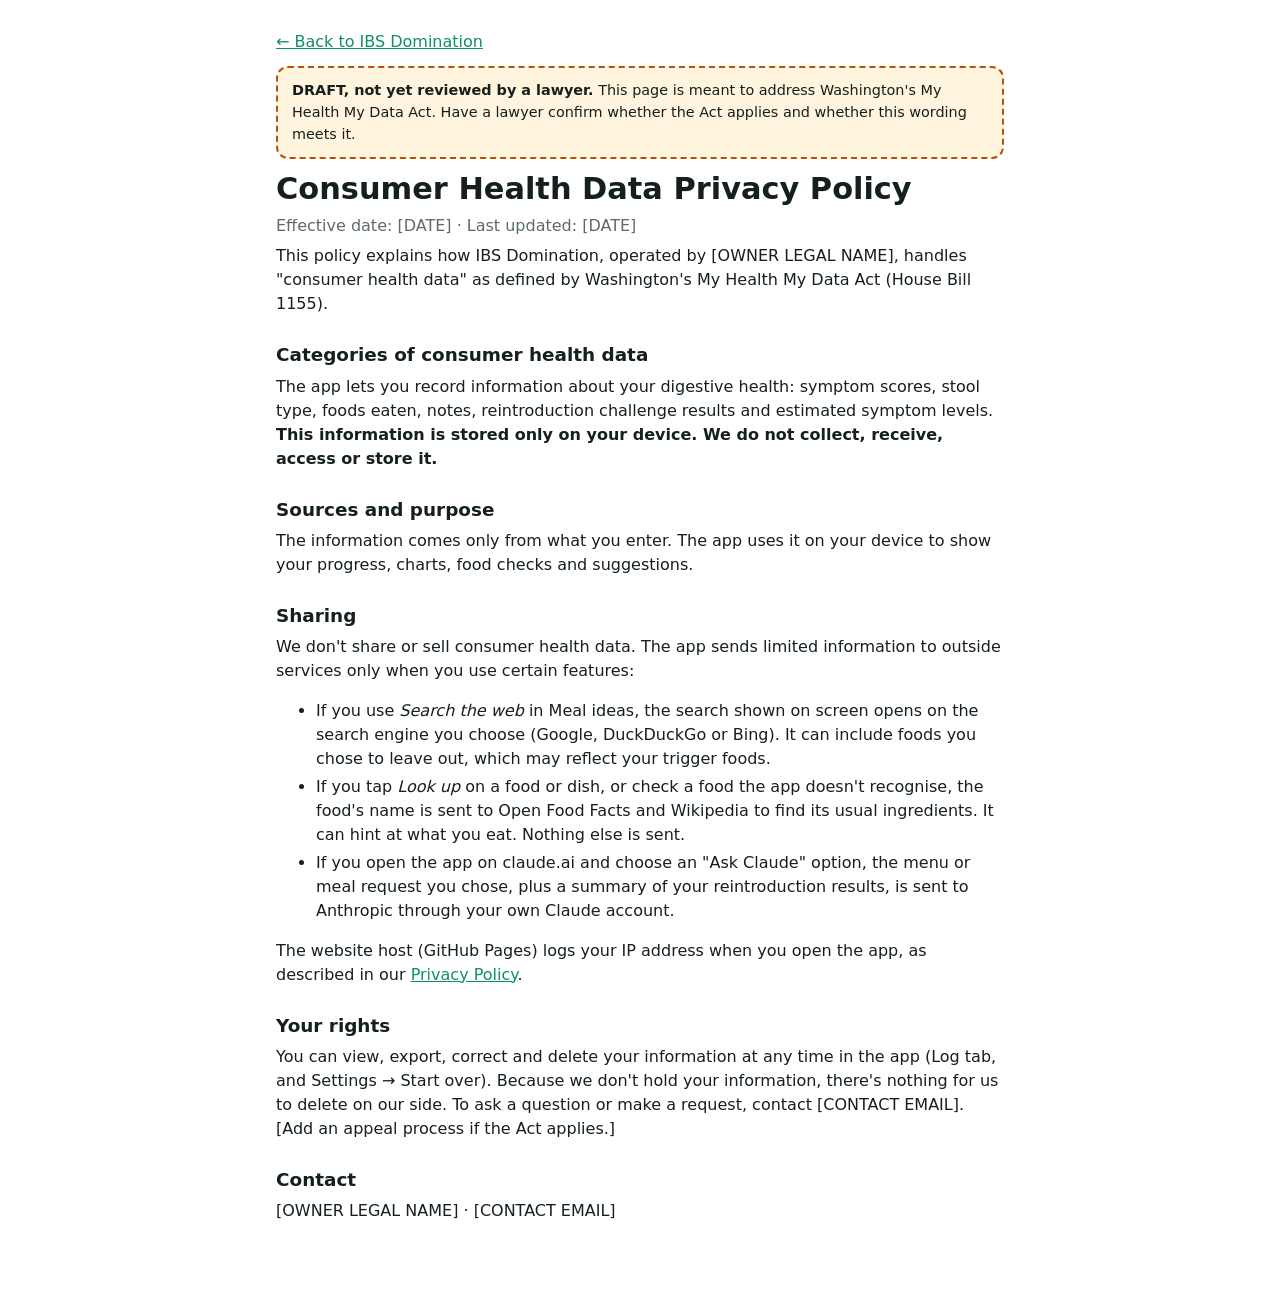
==== consumer-health-data.html @ e9a08246 "Look up unknown foods online and judge whole menus dish by dish - Check a food or dish: if the app d" ====
<!DOCTYPE html>
<html lang="en">
<head>
  <meta charset="utf-8">
  <meta name="viewport" content="width=device-width, initial-scale=1, viewport-fit=cover">
  <title>Consumer Health Data Privacy Policy · IBS Domination</title>
  <meta name="theme-color" content="#0f8f6c">
  <link rel="icon" href="icons/icon.svg" type="image/svg+xml">
  <link rel="stylesheet" href="css/style.css?v=20261109c">
</head>
<body>
<main class="legal">
  <p><a href="./#learn">← Back to IBS Domination</a></p>
  <div class="draft-banner" role="note"><strong>DRAFT, not yet reviewed by a lawyer.</strong> This page is meant to address Washington's My Health My Data Act. Have a lawyer confirm whether the Act applies and whether this wording meets it.</div>

  <h1>Consumer Health Data Privacy Policy</h1>
  <p class="muted">Effective date: [DATE] · Last updated: [DATE]</p>

  <p>This policy explains how IBS Domination, operated by [OWNER LEGAL NAME], handles "consumer health data" as defined by Washington's My Health My Data Act (House Bill 1155).</p>

  <h2>Categories of consumer health data</h2>
  <p>The app lets you record information about your digestive health: symptom scores, stool type, foods eaten, notes, reintroduction challenge results and estimated symptom levels. <strong>This information is stored only on your device. We do not collect, receive, access or store it.</strong></p>

  <h2>Sources and purpose</h2>
  <p>The information comes only from what you enter. The app uses it on your device to show your progress, charts, food checks and suggestions.</p>

  <h2>Sharing</h2>
  <p>We don't share or sell consumer health data. The app sends limited information to outside services only when you use certain features:</p>
  <ul>
    <li>If you use <em>Search the web</em> in Meal ideas, the search shown on screen opens on the search engine you choose (Google, DuckDuckGo or Bing). It can include foods you chose to leave out, which may reflect your trigger foods.</li>
    <li>If you tap <em>Look up</em> on a food or dish, or check a food the app doesn't recognise, the food's name is sent to Open Food Facts and Wikipedia to find its usual ingredients. It can hint at what you eat. Nothing else is sent.</li>
    <li>If you open the app on claude.ai and choose an "Ask Claude" option, the menu or meal request you chose, plus a summary of your reintroduction results, is sent to Anthropic through your own Claude account.</li>
  </ul>
  <p>The website host (GitHub Pages) logs your IP address when you open the app, as described in our <a href="privacy.html">Privacy Policy</a>.</p>

  <h2>Your rights</h2>
  <p>You can view, export, correct and delete your information at any time in the app (Log tab, and Settings → Start over). Because we don't hold your information, there's nothing for us to delete on our side. To ask a question or make a request, contact [CONTACT EMAIL]. [Add an appeal process if the Act applies.]</p>

  <h2>Contact</h2>
  <p>[OWNER LEGAL NAME] · [CONTACT EMAIL]</p>
</main>
</body>
</html>
---- css/style.css ----
/* Press Start 2P, self-hosted (SIL Open Font License 1.1, see fonts/OFL.txt) so no font requests go to Google */
@font-face { font-family: "Press Start 2P"; font-style: normal; font-weight: 400; font-display: swap;
  src: url("../fonts/press-start-2p-latin.woff2") format("woff2");
  unicode-range: U+0000-00FF, U+0131, U+0152-0153, U+02BB-02BC, U+02C6, U+02DA, U+02DC, U+0304, U+0308, U+0329, U+2000-206F, U+20AC, U+2122, U+2191, U+2193, U+2212, U+2215, U+FEFF, U+FFFD; }
@font-face { font-family: "Press Start 2P"; font-style: normal; font-weight: 400; font-display: swap;
  src: url("../fonts/press-start-2p-latin-ext.woff2") format("woff2");
  unicode-range: U+0100-02BA, U+02BD-02C5, U+02C7-02CC, U+02CE-02D7, U+02DD-02FF, U+0304, U+0308, U+0329, U+1D00-1DBF, U+1E00-1E9F, U+1EF2-1EFF, U+2020, U+20A0-20AB, U+20AD-20C0, U+2113, U+2C60-2C7F, U+A720-A7FF; }

/* IBS Diet Helper: app-style UI */
:root {
  --bg: #ffffff;
  --surface: #ffffff;
  --surface-2: #eef2f0;
  --text: #15201c;
  --muted: #5d6b66;
  --border: #dde3e0;
  --primary: #0f8f6c;
  --primary-ink: #ffffff;
  --accent: #ff6a3d;
  --good: #15803d;
  --good-bg: #e7f6ec;
  --warn: #b45309;
  --warn-bg: #fff4de;
  --bad: #dc2626;
  --bad-bg: #fdecec;
  --tip-bg: #eaf2fb;
  --c-prep: #64748b;
  --c-baseline: #475569;
  --c-elimination: #0f8f6c;
  --c-reintro: #e8572a;
  --c-personal: #6d5bd0;
  --radius: 18px;
  --shadow: 0 1px 2px rgba(16, 24, 20, .06), 0 6px 20px rgba(16, 24, 20, .06);
  --tabbar-h: 64px;
}
@media (prefers-color-scheme: dark) {
  :root {
    --bg: #0d1311;
    --surface: #161e1b;
    --surface-2: #1d2824;
    --text: #e8efec;
    --muted: #98a8a2;
    --border: #2a3631;
    --primary: #2fc597;
    --primary-ink: #04140e;
    --accent: #ff8a62;
    --good: #4ade80;
    --good-bg: #14291d;
    --warn: #fbbf24;
    --warn-bg: #2e2612;
    --bad: #f87171;
    --bad-bg: #331a1a;
    --tip-bg: #172433;
    --c-prep: #64748b;
    --c-baseline: #52637a;
    --c-elimination: #13866a;
    --c-reintro: #d4562e;
    --c-personal: #6a58c9;
    --shadow: none;
  }
}

* { box-sizing: border-box; }
html { -webkit-text-size-adjust: 100%; }
body {
  margin: 0; background: var(--bg); color: var(--text);
  font: 16px/1.5 system-ui, -apple-system, "Segoe UI", Roboto, sans-serif;
  -webkit-tap-highlight-color: transparent;
}
a { color: var(--primary); }
h1, h2, h3 { line-height: 1.2; margin: 0 0 .4em; }
h2 { font-size: 1.15rem; }
h3 { font-size: 1rem; }
p { margin: .4em 0; }
.muted { color: var(--muted); }
.small { font-size: .875rem; }
sup a { text-decoration: none; font-size: .75em; }
[hidden] { display: none !important; }

/* shell */
.app { max-width: 560px; margin: 0 auto; min-height: 100vh; padding-bottom: calc(var(--tabbar-h) + env(safe-area-inset-bottom) + 24px); }
.topbar {
  position: sticky; top: 0; z-index: 10; display: flex; justify-content: space-between; align-items: center;
  padding: calc(10px + env(safe-area-inset-top)) 16px 10px; background: var(--bg);
}
.brand { display: flex; align-items: center; gap: 8px; font-weight: 800; letter-spacing: -.01em; }
.icon-btn { background: none; border: 0; color: var(--muted); padding: 8px; border-radius: 50%; cursor: pointer; font-size: 1.1rem; line-height: 0; }
.icon-btn:hover { background: var(--surface-2); }
main { padding: 0 16px; }
.view { animation: fade .2s ease; }
@keyframes fade { from { opacity: 0; transform: translateY(4px); } to { opacity: 1; transform: none; } }
.view-title { font-size: 1.7rem; font-weight: 800; letter-spacing: -.02em; margin: 8px 0 4px; }
.section-title { font-size: 1.15rem; margin: 28px 0 10px; }

/* tab bar */
.tabbar {
  position: fixed; bottom: 0; left: 0; right: 0; z-index: 20;
  display: flex; justify-content: space-around; align-items: center;
  height: calc(var(--tabbar-h) + env(safe-area-inset-bottom)); padding-bottom: env(safe-area-inset-bottom);
  background: var(--surface); border-top: 1px solid var(--border);
}
.tabbar a {
  flex: 1; max-width: 112px; display: flex; flex-direction: column; align-items: center; gap: 2px;
  color: var(--muted); text-decoration: none; font-size: .72rem; font-weight: 600; padding: 6px 0;
}
.tabbar svg { width: 24px; height: 24px; fill: none; stroke: currentColor; stroke-width: 2; stroke-linejoin: round; }
.tabbar a[aria-current="page"] { color: var(--primary); }
.tabbar .tab-log svg {
  width: 46px; height: 46px; padding: 11px; margin-top: -20px; border-radius: 50%;
  background: var(--accent); stroke: #fff; box-shadow: 0 4px 14px rgba(232, 87, 42, .4);
}
.tabbar .tab-log[aria-current="page"] { color: var(--accent); }

/* cards and buttons */
.card { background: var(--surface); border-radius: var(--radius); padding: 16px; margin: 12px 0; box-shadow: var(--shadow); border: 1px solid var(--border); }
.card-head { display: flex; justify-content: space-between; align-items: baseline; gap: 8px; margin-bottom: 8px; }
.card-head h2 { margin: 0; }
.card.tip { background: var(--tip-bg); }
.card.good, .card.ok { background: var(--good-bg); }
.card.warn { background: var(--warn-bg); }
.card.bad, .card.alert { background: var(--bad-bg); }
.card ul, .card ol { padding-left: 1.2em; margin: .3em 0; }
.btn {
  font: inherit; font-weight: 700; cursor: pointer; border-radius: 14px; padding: 12px 18px; text-decoration: none;
  border: 1.5px solid transparent; display: inline-flex; align-items: center; justify-content: center; gap: 8px;
  transition: transform .08s ease;
}
.btn:active { transform: scale(.98); }
.btn.primary { background: var(--primary); color: var(--primary-ink); }
.btn.accent { background: var(--accent); color: #fff; }
.btn.ghost { background: transparent; color: var(--primary); border-color: var(--border); }
.btn.danger { background: transparent; color: var(--bad); border-color: var(--bad); }
.btn.block { width: 100%; }
.btn.small { padding: 6px 12px; font-size: .85rem; border-radius: 10px; }
.btn:disabled { opacity: .45; cursor: default; }
.btn-row { display: flex; gap: 8px; flex-wrap: wrap; margin-top: 12px; }
.btn-row .btn { flex: 1 1 140px; }
/* plain buttons used inside the tool sections */
.tool button:not(.btn) {
  font: inherit; font-weight: 700; cursor: pointer; border-radius: 12px; padding: 10px 16px;
  border: 1.5px solid var(--primary); background: var(--primary); color: var(--primary-ink);
}
.tool button.secondary { background: transparent; color: var(--primary); }
.tool button:disabled { opacity: .45; }
button.link { background: none; border: 0; color: var(--muted); cursor: pointer; padding: 4px 8px; font: inherit; }
input, select, textarea {
  font: inherit; color: var(--text); background: var(--surface-2);
  border: 1px solid var(--border); border-radius: 12px; padding: 10px 12px; width: 100%;
}
input[type=range] { padding: 0; background: none; border: 0; accent-color: var(--primary); }
input[type=checkbox], input[type=radio] { width: auto; }
textarea { resize: vertical; }

/* hero */
.hero {
  position: relative; overflow: hidden; border-radius: 24px; padding: 20px; margin: 8px 0 12px; color: #fff;
  background: var(--phase, var(--primary));
  background: linear-gradient(135deg, var(--phase, var(--primary)) 0%, color-mix(in srgb, var(--phase, var(--primary)) 62%, #000) 100%);
}
.hero::after {
  content: ""; position: absolute; right: -60px; top: -60px; width: 220px; height: 220px; border-radius: 50%;
  background: rgba(255, 255, 255, .08);
}
.hero-row { display: flex; align-items: center; gap: 16px; position: relative; z-index: 1; }
.hero .eyebrow { text-transform: uppercase; letter-spacing: .08em; font-size: .72rem; font-weight: 700; opacity: .9; }
.hero h1 { font-size: 1.8rem; font-weight: 800; letter-spacing: -.02em; margin: 2px 0; }
.hero p { opacity: .95; margin: 0; }
.ring { flex: none; width: 96px; height: 96px; }
.ring circle { fill: none; stroke-width: 9; }
.ring .track { stroke: rgba(255, 255, 255, .25); }
.ring .bar { stroke: #fff; stroke-linecap: round; transform: rotate(-90deg); transform-origin: 50% 50%; transition: stroke-dashoffset .6s ease; }
.ring text { fill: #fff; font-weight: 800; font-size: 22px; text-anchor: middle; dominant-baseline: central; }
.ring .ring-sub { font-size: 10px; font-weight: 600; }
.hero-meter { position: relative; z-index: 1; margin-top: 16px; }
.hero-meter .track { height: 8px; border-radius: 8px; background: rgba(255, 255, 255, .25); overflow: hidden; }
.hero-meter .fill { height: 100%; background: #fff; border-radius: 8px; }
.hero-meter .labels { display: flex; justify-content: space-between; font-size: .72rem; opacity: .9; margin-top: 4px; }

/* stats */
.stats { display: grid; grid-template-columns: repeat(3, 1fr); gap: 10px; margin: 12px 0; }
.stat { background: var(--surface); border: 1px solid var(--border); border-radius: 16px; padding: 12px 6px; text-align: center; box-shadow: var(--shadow); }
.stat b { display: block; font-size: 1.6rem; font-weight: 800; letter-spacing: -.02em; line-height: 1.1; }
.stat span { font-size: .75rem; color: var(--muted); font-weight: 600; }
.stat .flame { color: var(--accent); }

/* task card */
.task { border-left: 6px solid var(--accent); }
.task .kicker { font-size: .75rem; text-transform: uppercase; letter-spacing: .06em; color: var(--accent); font-weight: 800; }
.task h2 { font-size: 1.25rem; margin: 4px 0 6px; }
.big-food { display: flex; gap: 12px; align-items: center; background: var(--surface-2); border-radius: 14px; padding: 12px; margin: 10px 0; }
.big-food .emoji { font-size: 2rem; }
.big-food b { display: block; }
.done-today { display: flex; gap: 8px; align-items: center; color: var(--good); font-weight: 700; margin: 8px 0 0; }

/* challenge day dots */
.days3 { display: flex; gap: 8px; margin: 10px 0; }
.days3 .d { flex: 1; text-align: center; border-radius: 12px; padding: 8px 4px; background: var(--surface-2); font-size: .8rem; font-weight: 700; color: var(--muted); }
.days3 .d.now { background: var(--accent); color: #fff; }
.days3 .d.r0 { background: var(--good-bg); color: var(--good); }
.days3 .d.r1 { background: var(--warn-bg); color: var(--warn); }
.days3 .d.r2, .days3 .d.r3 { background: var(--bad-bg); color: var(--bad); }
.reactions { display: grid; grid-template-columns: repeat(4, 1fr); gap: 8px; margin-top: 8px; }
.react {
  font: inherit; cursor: pointer; border-radius: 14px; border: 1.5px solid var(--border); background: var(--surface);
  color: var(--text); padding: 10px 4px; display: flex; flex-direction: column; align-items: center; gap: 2px; font-size: .78rem; font-weight: 700;
}
.react .face { font-size: 1.5rem; }
.react:hover { border-color: var(--primary); }

/* checklist */
.checks label { display: flex; gap: 12px; align-items: flex-start; padding: 10px 0; border-bottom: 1px solid var(--border); cursor: pointer; }
.checks label:last-child { border-bottom: 0; }
.checks input { width: 22px; height: 22px; margin-top: 1px; accent-color: var(--primary); flex: none; }

/* path (plan) */
.path { list-style: none; padding: 0; margin: 16px 0; position: relative; }
.path::before { content: ""; position: absolute; left: 23px; top: 10px; bottom: 10px; width: 4px; border-radius: 4px; background: var(--border); }
.node { position: relative; display: flex; gap: 14px; align-items: flex-start; padding: 6px 0; }
.node .dot {
  position: relative; z-index: 1; flex: none; width: 50px; height: 50px; border-radius: 50%;
  display: grid; place-items: center; font-size: 1.3rem; background: var(--surface); border: 3px solid var(--border);
}
.node.done .dot { background: var(--primary); border-color: var(--primary); color: var(--primary-ink); font-weight: 800; }
.node.current .dot { border-color: var(--accent); box-shadow: 0 0 0 6px color-mix(in srgb, var(--accent) 22%, transparent); }
.node .body { flex: 1; min-width: 0; background: var(--surface); border: 1px solid var(--border); border-radius: 16px; padding: 10px 14px; box-shadow: var(--shadow); }
.node.current .body { border-color: var(--accent); }
.node.upcoming .body { opacity: .8; }
.node .body h3 { margin: 0; display: flex; justify-content: space-between; gap: 8px; align-items: center; }
.node .body p { margin: 2px 0 0; font-size: .86rem; color: var(--muted); }
.node.sub .dot { background: transparent; border: 0; }
.node.sub .dot span { width: 40px; height: 40px; border-radius: 50%; display: grid; place-items: center; background: var(--surface); border: 3px solid var(--border); font-size: 1.1rem; }
.node.sub.done .dot span { border-color: var(--primary); }
.node.sub.current .dot span { border-color: var(--accent); }
.node.sub.done .dot { color: inherit; }
.badge { font-size: .72rem; font-weight: 800; padding: 2px 10px; border-radius: 999px; white-space: nowrap; }
.badge.tolerated { background: var(--good-bg); color: var(--good); }
.badge.partial { background: var(--warn-bg); color: var(--warn); }
.badge.trigger { background: var(--bad-bg); color: var(--bad); }
.badge.now { background: var(--accent); color: #fff; }
.badge.soon { background: var(--surface-2); color: var(--muted); }
.weeks { display: flex; gap: 4px; margin-top: 8px; }
.weeks span { flex: 1; height: 8px; border-radius: 4px; background: var(--surface-2); }
.weeks span.on { background: var(--c-elimination); }

/* log form */
.log-top { display: flex; gap: 12px; align-items: flex-end; justify-content: space-between; margin-bottom: 8px; }
.log-top label { display: flex; flex-direction: column; font-size: .85rem; font-weight: 600; gap: 4px; flex: 1; max-width: 200px; }
.phase-chip { font-size: .78rem; font-weight: 800; padding: 6px 12px; border-radius: 999px; color: #fff; background: var(--phase, var(--primary)); white-space: nowrap; }
.sliders { display: grid; gap: 2px; }
.slider { display: grid; grid-template-columns: 76px 1fr 28px; gap: 10px; align-items: center; padding: 6px 0; font-weight: 600; font-size: .92rem; }
.slider output { font-weight: 800; text-align: right; font-variant-numeric: tabular-nums; }
.slider input[type=range] { height: 28px; }
.stool { border: 0; padding: 0; margin: 12px 0; }
.stool legend { font-weight: 600; font-size: .92rem; margin-bottom: 6px; padding: 0; }
.seg { display: grid; grid-template-columns: repeat(7, 1fr); gap: 4px; }
.seg label { cursor: pointer; position: relative; }
.seg input { position: absolute; opacity: 0; pointer-events: none; }
.seg span { display: flex; flex-direction: column; align-items: center; justify-content: center; min-height: 46px; border-radius: 10px; background: var(--surface-2); font-weight: 800; border: 1.5px solid transparent; }
.seg small { font-size: .58rem; font-weight: 600; color: var(--muted); }
.seg input:checked + span { border-color: var(--primary); background: color-mix(in srgb, var(--primary) 16%, var(--surface)); }
.seg input:focus-visible + span { outline: 2px solid var(--primary); }
.field { display: flex; flex-direction: column; gap: 4px; font-weight: 600; font-size: .92rem; margin: 10px 0; }

.chart { width: 100%; height: auto; display: block; }
.chart text { fill: var(--muted); font-size: 9px; }
.chart .grid { stroke: var(--border); stroke-dasharray: 2 3; }
.legend { display: flex; flex-wrap: wrap; gap: 12px; font-size: .78rem; color: var(--muted); margin: 6px 0 0; }
.legend i { display: inline-block; width: 10px; height: 10px; border-radius: 3px; margin-right: 4px; vertical-align: -1px; }
.history { list-style: none; padding: 0; margin: 0; }
.history li { display: grid; grid-template-columns: 44px 1fr auto; gap: 10px; align-items: center; padding: 10px 0; border-bottom: 1px solid var(--border); }
.history li:last-child { border-bottom: 0; }
.score { width: 44px; height: 44px; border-radius: 12px; display: grid; place-items: center; font-weight: 800; color: #fff; }
.history .meta { font-size: .78rem; color: var(--muted); }
.history .food { font-size: .88rem; overflow: hidden; text-overflow: ellipsis; white-space: nowrap; }
.history .txt { min-width: 0; }

/* results summary */
.results { display: grid; gap: 8px; }
.result-row { display: flex; align-items: center; gap: 10px; padding: 10px 12px; border-radius: 14px; background: var(--surface-2); }
.result-row .emoji { font-size: 1.4rem; }
.result-row .name { flex: 1; font-weight: 700; }

/* compare bars for check-in */
.compare { display: grid; gap: 10px; margin: 10px 0; }
.compare .row { display: grid; grid-template-columns: 96px 1fr 36px; gap: 10px; align-items: center; font-size: .88rem; font-weight: 600; }
.compare .bar { height: 14px; border-radius: 7px; background: var(--surface-2); overflow: hidden; }
.compare .bar i { display: block; height: 100%; border-radius: 7px; }

/* journey at a glance */
.journey { display: grid; gap: 0; margin: 12px 0; position: relative; }
.phase-card { display: grid; grid-template-columns: 52px 1fr; gap: 12px; position: relative; padding-bottom: 14px; }
.phase-card:not(:last-child)::before { content: ""; position: absolute; left: 24px; top: 52px; bottom: 0; width: 4px; border-radius: 4px; background: var(--border); }
.phase-card .ph-icon { width: 52px; height: 52px; border-radius: 16px; display: grid; place-items: center; font-size: 1.5rem; background: var(--pc); color: #fff; }
.phase-card .ph-body { background: var(--surface); border: 1px solid var(--border); border-radius: 16px; padding: 12px 14px; box-shadow: var(--shadow); border-top: 4px solid var(--pc); }
.phase-card h3 { margin: 0; display: flex; justify-content: space-between; align-items: baseline; gap: 8px; flex-wrap: wrap; }
.phase-card .dur { font-size: .75rem; font-weight: 800; color: var(--muted); text-transform: uppercase; letter-spacing: .04em; }
.phase-card .you, .phase-card .app-does { font-size: .9rem; margin: 6px 0 0; }
.phase-card .app-does { display: flex; gap: 6px; flex-wrap: wrap; }
.phase-card .app-does span { background: var(--surface-2); border-radius: 999px; padding: 2px 10px; font-size: .78rem; font-weight: 700; }
.features { display: grid; grid-template-columns: repeat(2, 1fr); gap: 10px; margin: 12px 0; }
.feature { background: var(--surface); border: 1px solid var(--border); border-radius: 16px; padding: 14px; box-shadow: var(--shadow); display: flex; flex-direction: column; gap: 4px; text-decoration: none; color: inherit; text-align: left; font: inherit; cursor: pointer; }
.feature:hover { border-color: var(--primary); }
.feature .f-icon { width: 40px; height: 40px; border-radius: 12px; display: grid; place-items: center; font-size: 1.3rem; background: var(--surface-2); margin-bottom: 4px; }
.feature b { font-size: .95rem; }
.feature span { font-size: .82rem; color: var(--muted); }
@media (max-width: 360px) { .features { grid-template-columns: 1fr; } }
.welcome h1 { font-size: 2rem; font-weight: 800; letter-spacing: -.02em; margin: 4px 0; }

/* learn */
.disclaimer { background: var(--warn-bg); border-radius: 14px; padding: 12px 14px; font-size: .9rem; margin: 12px 0; }
.lessons { display: grid; gap: 10px; }
.lesson { background: var(--surface); border: 1px solid var(--border); border-radius: var(--radius); box-shadow: var(--shadow); }
.lesson summary { list-style: none; cursor: pointer; display: flex; align-items: center; gap: 12px; padding: 14px 16px; font-weight: 700; margin: 0; }
.lesson summary::-webkit-details-marker { display: none; }
.lesson summary::after { content: "›"; margin-left: auto; font-size: 1.4rem; color: var(--muted); transition: transform .2s; }
.lesson[open] summary::after { transform: rotate(90deg); }
.lesson-num { width: 32px; height: 32px; border-radius: 50%; background: var(--primary); color: var(--primary-ink); display: grid; place-items: center; font-size: .9rem; flex: none; }
.lesson-body { padding: 0 16px 16px; }
.lesson-body .card { box-shadow: none; }
.grid-2 { display: grid; grid-template-columns: 1fr 1fr; gap: 10px; }
.grid-2 .card { margin: 0; }
@media (max-width: 520px) { .grid-2 { grid-template-columns: 1fr; } }
.guide-grid { display: grid; grid-template-columns: repeat(auto-fit, minmax(220px, 1fr)); gap: 10px; }
.guide-grid .card { margin: 0; }
.guide-grid p { margin: 0; font-size: .92rem; }
.table-scroll { overflow-x: auto; }
table { width: 100%; border-collapse: collapse; font-size: .88rem; }
th, td { text-align: left; padding: 8px; border-bottom: 1px solid var(--border); vertical-align: top; }
.tag { display: inline-block; font-size: .68rem; color: var(--muted); border: 1px solid var(--border); border-radius: 4px; padding: 0 4px; }
.sources ol { padding-left: 1.2em; font-size: .88rem; }
.sources li { margin-bottom: 8px; }
.sources li:target { background: var(--tip-bg); }

/* tools */
.tabs-inline { display: flex; background: var(--surface-2); border-radius: 14px; padding: 4px; gap: 4px; margin: 12px 0; }
.seg-btn { flex: 1; font: inherit; font-weight: 700; border: 0; border-radius: 10px; padding: 10px; background: transparent; color: var(--muted); cursor: pointer; }
.seg-btn.active { background: var(--surface); color: var(--text); box-shadow: var(--shadow); }
.tool > h2 { display: none; }
.tool .card { margin: 12px 0; }
.upload label.full, #meals label.full { display: flex; flex-direction: column; gap: 4px; font-size: .9rem; font-weight: 600; margin-top: 12px; }
.drop { position: relative; display: flex; align-items: center; justify-content: center; text-align: center; min-height: 120px; border: 2px dashed var(--border); border-radius: 16px; cursor: pointer; padding: 12px; background: var(--surface-2); }
.drop.over, .drop:hover { border-color: var(--primary); }
.drop input { position: absolute; width: 1px; height: 1px; opacity: 0; }
.drop:focus-within { outline: 2px solid var(--primary); outline-offset: 2px; }
.actions { display: flex; gap: 10px; flex-wrap: wrap; align-items: center; margin-top: 12px; }
label.inline { display: inline-flex; gap: 6px; align-items: center; font-size: .85rem; }
label.inline select { width: auto; }
.pill { display: inline-block; font-size: .75rem; font-weight: 700; padding: 2px 10px; border-radius: 999px; white-space: nowrap; }
.pill.good { background: var(--good-bg); color: var(--good); }
.pill.modify { background: var(--warn-bg); color: var(--warn); }
.pill.avoid { background: var(--bad-bg); color: var(--bad); }
.menu-summary { display: flex; gap: 8px; flex-wrap: wrap; align-items: center; margin: 12px 0; }
.filter { display: flex; gap: 6px; flex-wrap: wrap; margin-bottom: 12px; }
.tool .filter button { padding: 6px 12px; font-size: .82rem; }
.dish-list { display: grid; gap: 10px; }
.dish { background: var(--surface); border: 1px solid var(--border); border-left-width: 6px; border-radius: 14px; padding: 12px 14px; }
.dish.good { border-left-color: var(--good); }
.dish.modify { border-left-color: var(--warn); }
.dish.avoid { border-left-color: var(--bad); }
.dish header, .meal header { display: flex; justify-content: space-between; gap: 8px; align-items: flex-start; }
.dish h3, .meal h3 { margin: 0; }
.dish .desc { color: var(--muted); font-size: .9rem; }
.meal-form { display: grid; grid-template-columns: repeat(auto-fit, minmax(180px, 1fr)); gap: 12px; margin-bottom: 4px; }
.meal-form label { display: flex; flex-direction: column; gap: 4px; font-size: .9rem; font-weight: 600; }
.meal-results { display: grid; gap: 12px; }
.meal { display: grid; grid-template-columns: 100px 1fr; gap: 14px; margin: 0; }
.meal:not(:has(img)) { grid-template-columns: 1fr; }
.meal img { width: 100px; height: 100px; object-fit: cover; border-radius: 12px; }
.ings { columns: 2; font-size: .88rem; }
.ings .flag { color: var(--bad); font-weight: 700; }
details summary { cursor: pointer; font-weight: 700; margin: 6px 0; }
@media (max-width: 420px) { .meal { grid-template-columns: 1fr; } .meal img { width: 100%; height: 150px; } .ings { columns: 1; } }

/* sheet */
.sheet-backdrop { position: fixed; inset: 0; z-index: 50; background: rgba(0, 0, 0, .45); display: flex; align-items: flex-end; justify-content: center; }
.sheet {
  width: 100%; max-width: 560px; background: var(--surface); border-radius: 24px 24px 0 0; padding: 20px 16px calc(20px + env(safe-area-inset-bottom));
  max-height: 90vh; overflow: auto; animation: up .25s ease;
}
@keyframes up { from { transform: translateY(40px); opacity: 0; } to { transform: none; opacity: 1; } }
.sheet-head { display: flex; justify-content: space-between; align-items: center; }
.sheet-head h2 { margin: 0; }
.stack { display: grid; gap: 10px; margin-top: 12px; }
.stack hr { border: 0; border-top: 1px solid var(--border); width: 100%; margin: 4px 0; }
.file-btn { position: relative; }
.file-btn input { position: absolute; inset: 0; opacity: 0; cursor: pointer; }

/* toast */
.toast {
  position: fixed; left: 50%; bottom: calc(var(--tabbar-h) + env(safe-area-inset-bottom) + 16px); transform: translateX(-50%) translateY(20px);
  background: var(--text); color: var(--bg); padding: 10px 16px; border-radius: 12px; font-weight: 600; font-size: .9rem;
  opacity: 0; pointer-events: none; transition: all .25s ease; z-index: 60; max-width: calc(100% - 32px); text-align: center;
}
.toast.show { opacity: 1; transform: translateX(-50%); }

@media (prefers-reduced-motion: reduce) { * { animation: none !important; transition: none !important; } }
@media print {
  .tabbar, .topbar, .log-form { display: none; }
  body { background: #fff; color: #000; }
}

/* ===== settings switch ===== */
.switch { display: flex; justify-content: space-between; align-items: center; gap: 12px; cursor: pointer; }
.switch input { appearance: none; -webkit-appearance: none; width: 50px; height: 30px; border-radius: 15px; background: var(--border); position: relative; border: 0; padding: 0; flex: none; transition: background .2s; }
.switch input::after { content: ""; position: absolute; top: 3px; left: 3px; width: 24px; height: 24px; border-radius: 50%; background: #fff; transition: transform .2s; box-shadow: 0 1px 3px rgba(0,0,0,.3); }
.switch input:checked { background: var(--primary); }
.switch input:checked::after { transform: translateX(20px); }

/* ===== retro quest map (the gamified part) ===== */
.px, .retro, .hud, .celebrate { --px-font: "Press Start 2P", ui-monospace, "Courier New", monospace; }
.hud {
  display: flex; justify-content: space-between; gap: 6px; margin: 0 0 12px; padding: 10px 12px; text-decoration: none;
  background: #1c1b3a; color: #fff; border-radius: 12px; font-family: var(--px-font); font-size: 9px; letter-spacing: .02em;
  box-shadow: inset 0 0 0 3px #2d2b5c, 0 4px 0 #0e0d24;
}
.hud span { display: flex; align-items: center; gap: 4px; white-space: nowrap; }
.hud b { color: #ffd23f; margin-left: 4px; font-weight: 400; }
.px-coin { display: inline-block; width: 10px; height: 12px; background: #ffd23f; border-radius: 50%; box-shadow: inset -2px 0 0 #e0a800, inset 2px 0 0 #fff2a8; vertical-align: -2px; }
.px-coin.off { background: rgba(255,255,255,.15); box-shadow: none; }

.retro {
  font-family: var(--px-font); color: #fff; border-radius: 20px; overflow: hidden; margin: 12px 0;
  background:
    radial-gradient(1.5px 1.5px at 12% 18%, #fff 50%, transparent 51%),
    radial-gradient(1.5px 1.5px at 72% 9%, #fff 50%, transparent 51%),
    radial-gradient(1px 1px at 40% 30%, #fff 50%, transparent 51%),
    radial-gradient(1px 1px at 88% 40%, #fff 50%, transparent 51%),
    linear-gradient(180deg, #23204f 0%, #3b2f7a 45%, #7c4dab 100%);
  padding: 12px 12px 16px; image-rendering: pixelated;
}
.px-hud { display: grid; grid-template-columns: repeat(4, 1fr); gap: 6px; font-size: 8px; line-height: 1.8; text-align: center; margin-bottom: 8px; }
.px-hud b { color: #ffd23f; font-weight: 400; font-size: 10px; }
.px-hud span { display: flex; flex-direction: column; align-items: center; justify-content: center; gap: 2px; }
.px-title { font-family: var(--px-font); font-size: 12px; font-weight: 400; margin: 16px 4px 8px; color: #ffd23f; text-shadow: 2px 2px 0 #000; letter-spacing: .04em; }
.px-title small { display: block; color: #fff; font-size: 9px; margin-top: 6px; }
.world.locked { opacity: .55; }
.level-row { display: flex; flex-wrap: wrap; gap: 10px; padding: 26px 6px 0; position: relative; z-index: 1; }
.ground {
  height: 18px; margin-top: -6px; border-radius: 4px;
  background:
    linear-gradient(90deg, rgba(0,0,0,.18) 50%, transparent 50%) 0 6px / 16px 12px repeat-x,
    linear-gradient(180deg, #3fbf5f 0 6px, #8a5a2b 6px 100%);
  box-shadow: inset 0 -3px 0 #5e3b19;
}
.tile {
  position: relative; width: 64px; height: 64px; border: 0; cursor: pointer; padding: 0;
  font-family: var(--px-font); color: #fff; display: flex; flex-direction: column; align-items: center; justify-content: center; gap: 4px;
  background: #3a3a6e; border-radius: 6px;
  box-shadow: inset -4px -4px 0 rgba(0,0,0,.35), inset 4px 4px 0 rgba(255,255,255,.18), 0 4px 0 #15142f;
  transition: transform .1s;
}
.tile:active { transform: translateY(2px); }
.tile .t-icon { font-size: 22px; line-height: 1; filter: drop-shadow(2px 2px 0 rgba(0,0,0,.4)); }
.tile .t-label { font-size: 8px; }
.tile.done { background: #2e9e58; }
.tile.current { background: #ff7a3d; animation: pulse 1.2s steps(2) infinite; }
.tile.open { background: #5b4fc4; }
.tile.skipped { background: #4a4a6a; opacity: .7; }
.tile.locked { background: #2a2a48; }
.tile.locked .t-icon { font-size: 16px; opacity: .7; }
.tile.bonus:not(.done):not(.current) { border: 2px dashed rgba(255,255,255,.35); }
.tile.boss { width: 82px; background: #b83b5e; }
.tile.boss.done { background: #2e9e58; }
.tile.boss.current { background: #ff7a3d; }
@keyframes pulse { 50% { box-shadow: inset -4px -4px 0 rgba(0,0,0,.35), inset 4px 4px 0 rgba(255,255,255,.18), 0 4px 0 #15142f, 0 0 0 4px #ffd23f; } }
.px-star { position: absolute; top: -8px; right: -8px; width: 22px; height: 22px; display: grid; place-items: center; font-size: 11px; border-radius: 4px; box-shadow: 0 2px 0 #000; font-family: system-ui, sans-serif; font-weight: 900; }
.px-star.tolerated { background: #ffd23f; color: #6b4a00; }
.px-star.partial { background: #ffb347; color: #5a3000; }
.px-star.trigger { background: #ff5a5a; color: #fff; }
.t-coins { position: absolute; bottom: -18px; display: flex; gap: 2px; }
.t-coins .px-coin { width: 6px; height: 8px; }
.tile:has(.t-coins) { margin-bottom: 14px; }
.buddy-wrap { position: absolute; top: -34px; left: 50%; transform: translateX(-50%); animation: hop .8s steps(2) infinite; pointer-events: none; }
.buddy { display: block; filter: drop-shadow(2px 2px 0 rgba(0,0,0,.45)); }
@keyframes hop { 50% { transform: translate(-50%, -5px); } }
.px-box {
  margin: 18px 2px 4px; padding: 14px; background: #10102a; border-radius: 4px; font-size: 9px; line-height: 1.8;
  box-shadow: 0 0 0 3px #fff, 0 0 0 6px #10102a, 6px 6px 0 6px rgba(0,0,0,.35);
}
.px-box h3 { font-family: var(--px-font); font-size: 11px; font-weight: 400; color: #ffd23f; margin: 6px 0; line-height: 1.6; }
.px-box p { margin: 4px 0; font-family: system-ui, sans-serif; font-size: 14px; line-height: 1.45; }
.px-box p.px-small, .px-box > p:only-child { font-family: var(--px-font); font-size: 9px; line-height: 1.8; }
.px-btn {
  margin-top: 10px; font-family: var(--px-font); font-size: 10px; padding: 12px 14px; border: 0; cursor: pointer; color: #1b1b2f;
  background: #ffd23f; border-radius: 4px; box-shadow: inset -3px -3px 0 #d39e00, 0 4px 0 #6b4a00;
}
.px-btn:active { transform: translateY(2px); box-shadow: inset -3px -3px 0 #d39e00, 0 2px 0 #6b4a00; }
.badges { display: grid; grid-template-columns: repeat(4, 1fr); gap: 8px; padding: 0 2px; }
.px-badge { background: #1c1b3a; border-radius: 6px; padding: 10px 4px; text-align: center; box-shadow: inset 0 0 0 2px #2d2b5c; }
.px-badge span { display: block; font-size: 22px; height: 28px; line-height: 28px; color: #6b6b9a; }
.px-badge small { display: block; font-size: 6.5px; line-height: 1.6; margin-top: 4px; color: #9a9ac9; }
.px-badge.got { background: #2d2b5c; box-shadow: inset 0 0 0 2px #ffd23f; }
.px-badge.got small { color: #fff; }
.px-foot { font-size: 7px; line-height: 2; color: #d6ccff; margin: 14px 4px 0; }

/* celebration overlay */
.celebrate { position: fixed; inset: 0; z-index: 80; background: rgba(12, 10, 40, .94); display: grid; place-items: center; overflow: hidden; cursor: pointer; animation: fade .2s; }
.c-box { text-align: center; color: #fff; font-family: var(--px-font); padding: 24px; animation: pop .4s steps(4); }
.c-box .buddy { margin: 0 auto 16px; animation: hop2 .5s steps(2) infinite; }
@keyframes hop2 { 50% { transform: translateY(-8px); } }
.c-title { font-size: clamp(20px, 7vw, 34px); color: #ffd23f; text-shadow: 3px 3px 0 #b83b5e; line-height: 1.3; }
.c-sub { font-size: 11px; margin-top: 18px; line-height: 1.8; }
.c-hint { font-size: 8px; margin-top: 26px; opacity: .7; animation: blink 1s steps(2) infinite; }
@keyframes blink { 50% { opacity: 0; } }
@keyframes pop { from { transform: scale(.4); } to { transform: scale(1); } }
.px-coin.fall { position: absolute; top: -20px; width: 14px; height: 18px; animation: fall 1.6s linear forwards; }
@keyframes fall { to { transform: translateY(110vh) rotate(720deg); } }

/* ===== responsive: fill the device like a native app ===== */
html, body { height: 100%; }
body { min-height: 100dvh; }
.app { width: 100%; min-height: 100dvh; }
@media (display-mode: standalone) { .topbar { padding-top: calc(14px + env(safe-area-inset-top)); } }
main { padding-left: max(16px, env(safe-area-inset-left)); padding-right: max(16px, env(safe-area-inset-right)); }

/* larger phones / small tablets: use the width, keep bottom tabs */
@media (min-width: 600px) {
  .app { max-width: none; }
  main { padding-left: 24px; padding-right: 24px; }
  .features { grid-template-columns: repeat(3, 1fr); }
  .badges { grid-template-columns: repeat(8, 1fr); }
  .tile { width: 72px; height: 72px; }
  .stats { gap: 14px; }
}

/* tablets in landscape, laptops, desktops: side navigation rail + multi-column */
@media (min-width: 900px) {
  :root { --rail: 96px; }
  .app { padding-bottom: 32px; padding-left: var(--rail); }
  .topbar { padding-left: 32px; padding-right: 32px; }
  main { padding: 0 32px; max-width: 1280px; margin: 0 auto; }
  .tabbar {
    top: 0; bottom: 0; right: auto; width: var(--rail); height: 100dvh; padding: 72px 0 24px;
    flex-direction: column; justify-content: flex-start; gap: 8px; border-top: 0; border-right: 1px solid var(--border);
  }
  .tabbar a { flex: none; width: 80px; padding: 10px 0; border-radius: 14px; font-size: .75rem; }
  .tabbar a[aria-current="page"] { background: color-mix(in srgb, var(--primary) 12%, transparent); }
  .tabbar .tab-log { order: -1; margin-bottom: 12px; }
  .tabbar .tab-log svg { margin-top: 0; }
  .tabbar .tab-log[aria-current="page"] { background: transparent; }
  .toast { bottom: 24px; left: calc(50% + var(--rail) / 2); }
  .sheet-backdrop { align-items: center; }
  .sheet { border-radius: 24px; }

  /* Today: hero across the top, cards in a 2-column masonry */
  #todayBody { columns: 2; column-gap: 20px; }
  #todayBody > * { break-inside: avoid; }
  #todayBody > .hero, #todayBody > .hud, #todayBody > .welcome, #todayBody > .section-title, #todayBody > .journey, #todayBody > .features { column-span: all; }
  #todayBody > .card:first-of-type { margin-top: 0; }
  .hero { padding: 28px 32px; }
  .hero h1 { font-size: 2.4rem; }
  .ring { width: 128px; height: 128px; }
  .welcome h1 { font-size: 2.6rem; max-width: 22ch; }
  .welcome p { max-width: 70ch; font-size: 1.05rem; }
  .journey { grid-template-columns: repeat(3, 1fr); gap: 16px; }
  .phase-card { grid-template-columns: 1fr; padding-bottom: 0; }
  .phase-card::before { display: none; }
  .phase-card .ph-body { height: 100%; }
  .features { grid-template-columns: repeat(4, 1fr); }

  /* Log: form beside chart and history */
  #view-log { display: grid; grid-template-columns: minmax(360px, 1fr) 1fr; column-gap: 20px; align-items: start; }
  #view-log .view-title { grid-column: 1 / -1; }
  #view-log .log-form { grid-row: span 2; margin-top: 12px; }

  /* Quest map: worlds side by side */
  #path .retro { padding: 20px 24px 24px; }
  #path .world { display: inline-block; vertical-align: top; width: calc(50% - 12px); margin-right: 20px; }
  #path .world:nth-of-type(2n) { margin-right: 0; }
  .px-hud { font-size: 10px; }
  .px-hud b { font-size: 13px; }

  /* Tools: menu and meals side by side, no sub-tabs */
  #view-tools .tabs-inline { display: none; }
  #view-tools { display: grid; grid-template-columns: 1fr 1fr; column-gap: 24px; align-items: start; }
  #view-tools .view-title { grid-column: 1 / -1; }
  #view-tools .tool[hidden] { display: block !important; }
  #view-tools .tool > h2 { display: block; margin-top: 12px; }

  /* Learn: lessons in two columns */
  .lessons { grid-template-columns: 1fr 1fr; align-items: start; }
  #learnJourney .journey { grid-template-columns: repeat(3, 1fr); }
}
@media (min-width: 1400px) {
  #path .world { width: calc(33.333% - 14px); }
  #path .world:nth-of-type(2n) { margin-right: 20px; }
  #path .world:nth-of-type(3n) { margin-right: 0; }
}
@media (min-width: 900px) { .hud { font-size: 11px; padding: 12px 18px; } }

/* data safety */
.top-actions { display: flex; align-items: center; gap: 6px; }
.saved-chip {
  font: inherit; font-size: .78rem; font-weight: 700; cursor: pointer; border-radius: 999px; padding: 5px 12px;
  border: 1px solid color-mix(in srgb, var(--good) 35%, transparent); background: var(--good-bg); color: var(--good); white-space: nowrap;
}
.saved-chip.warn { background: var(--bad-bg); color: var(--bad); border-color: var(--bad); }
@media (max-width: 560px) { .saved-chip .long { display: none; } }
.brand span { white-space: nowrap; }
.data-status { display: grid; gap: 2px; margin: 12px 0; background: var(--surface-2); border-radius: 14px; padding: 6px 14px; }
.data-status div { display: flex; justify-content: space-between; gap: 12px; padding: 8px 0; border-bottom: 1px solid var(--border); font-size: .88rem; }
.data-status div:last-child { border-bottom: 0; }
.data-status dt { color: var(--muted); }
.data-status dd { margin: 0; font-weight: 700; text-align: right; }
.steps { margin: 8px 0; padding-left: 1.3em; }
.steps li { margin: 4px 0; }
.kbd { display: inline-block; border: 1px solid var(--border); background: var(--surface); border-radius: 6px; padding: 0 6px; font-size: .85em; }

/* diet review */
.review-sheet { z-index: 70; }
.review-sheet .sheet { max-height: 92dvh; }
.coin-strip { font-family: "Press Start 2P", ui-monospace, monospace; font-size: 10px; color: #ffd23f; background: #1c1b3a; border-radius: 10px; padding: 10px 12px; margin-bottom: 14px; display: flex; align-items: center; gap: 8px; box-shadow: 0 3px 0 #0e0d24; }
.review-head { display: grid; grid-template-columns: 96px 1fr; gap: 14px; align-items: center; }
.review-head h2 { font-size: 1.35rem; margin: 2px 0 4px; }
.kicker { font-size: .75rem; text-transform: uppercase; letter-spacing: .06em; color: var(--accent); font-weight: 800; }
.score-ring .track { stroke: var(--surface-2); }
.score-ring .bar { stroke: var(--rc); }
.score-ring text { fill: var(--text); }
.score-ring .ring-sub { fill: var(--muted); }
.rv-h { margin: 16px 0 6px; font-size: .95rem; }
.rv-h.good { color: var(--good); }
.rv-h.warn { color: var(--warn); }
.rv-list { list-style: none; padding: 0; margin: 0; display: grid; gap: 6px; }
.rv-list li { padding: 8px 12px 8px 36px; border-radius: 12px; position: relative; font-size: .92rem; }
.rv-list.good li { background: var(--good-bg); }
.rv-list.warn li { background: var(--warn-bg); }
.rv-list li::before { position: absolute; left: 12px; top: 8px; }
.rv-list.good li::before { content: "✓"; color: var(--good); font-weight: 800; }
.rv-list.warn li::before { content: "💡"; font-size: .85rem; }

/* quotes */
.quote { margin: 14px 0 4px; padding: 12px 16px; border-left: 4px solid var(--c-personal); background: var(--surface-2); border-radius: 0 12px 12px 0; }
.quote blockquote { margin: 0; font-family: Georgia, "Times New Roman", serif; font-size: 1.05rem; font-style: italic; line-height: 1.45; }
.quote figcaption { margin-top: 6px; font-size: .8rem; color: var(--muted); }
.quote cite { font-style: normal; }
.quote-card .quote { margin-bottom: 0; }
.fold summary { font-weight: 700; }
.fold[open] summary { margin-bottom: 8px; }

/* founder message */
.founder { border: 2px solid var(--accent); background: linear-gradient(180deg, color-mix(in srgb, var(--accent) 8%, var(--surface)), var(--surface)); }
.founder-head { display: flex; gap: 12px; align-items: center; }
.founder-head .buddy { flex: none; background: #23204f; border-radius: 12px; padding: 4px; width: 52px; height: 52px; }
.founder-head b { display: block; font-size: .95rem; line-height: 1.3; }
.founder-msg { margin: 14px 0 6px; font-size: 1.15rem; line-height: 1.5; font-weight: 600; }
.founder-sig { margin: 0; font-weight: 800; color: var(--accent); text-align: right; }
#learnFounder .founder { margin-top: 12px; }

/* jump in */
.jump-card { border-style: dashed; border-width: 2px; }
.choices { border: 0; padding: 0; margin: 12px 0; display: grid; gap: 8px; }
.choice-card { display: block; cursor: pointer; position: relative; }
.choice-card input { position: absolute; opacity: 0; }
.choice-card > span { display: block; padding: 12px 14px; border-radius: 14px; border: 2px solid var(--border); background: var(--surface); }
.choice-card b { display: block; }
.choice-card small { display: block; color: var(--muted); margin-top: 2px; font-size: .85rem; }
.choice-card input:checked + span { border-color: var(--primary); background: color-mix(in srgb, var(--primary) 10%, var(--surface)); }
.choice-card input:focus-visible + span { outline: 2px solid var(--primary); outline-offset: 2px; }
.j-sec { margin: 14px 0; }
.j-sec h3 { margin: 4px 0; }
.check-line { display: flex; gap: 10px; align-items: flex-start; font-size: .92rem; margin-top: 8px; }
.check-line input { width: 20px; height: 20px; accent-color: var(--primary); flex: none; margin-top: 2px; }
.sr { position: absolute; width: 1px; height: 1px; overflow: hidden; clip: rect(0 0 0 0); }
.jump-sheet { z-index: 65; }

/* read more links */
.read-more { display: flex; flex-wrap: wrap; gap: 6px 10px; align-items: baseline; font-size: .82rem; margin: 10px 0 0; }
.read-more span { color: var(--muted); font-weight: 700; }
.read-more a, a.rm { font-weight: 700; text-decoration: none; border-bottom: 1px solid color-mix(in srgb, var(--primary) 40%, transparent); }
a.rm { display: inline-block; margin-top: 8px; font-size: .82rem; }
.src-h { font-size: .9rem; margin: 16px 0 4px; color: var(--muted); text-transform: uppercase; letter-spacing: .05em; }
.card.alert .read-more { margin-top: 6px; }
.card.research { border-left: 5px solid var(--c-personal); }
.card.research li { margin: 6px 0; }
.card.changed { border-left: 5px solid var(--warn); }
.card.changed li { margin: 6px 0; }

/* legal pages and links */
.legal-links { font-size: .82rem; text-align: center; margin: 16px 0; color: var(--muted); }
.legal-links a { color: var(--muted); }
.legal { max-width: 760px; margin: 0 auto; padding: 24px 16px 64px; }
.legal h1 { font-size: 1.9rem; margin: 12px 0 4px; }
.legal h2 { font-size: 1.15rem; margin: 28px 0 8px; }
.legal li { margin: 4px 0; }
.legal table { font-size: .85rem; margin: 8px 0; }
.legal .table-wrap { overflow-x: auto; }
.draft-banner { background: var(--warn-bg); border: 2px dashed var(--warn); border-radius: 12px; padding: 12px 14px; margin: 12px 0; font-size: .9rem; }

/* meal search builder */
.exclude { border: 0; padding: 0; margin: 12px 0; }
.exclude legend { font-weight: 600; font-size: .92rem; margin-bottom: 6px; padding: 0; }
.chips { display: flex; flex-wrap: wrap; gap: 6px; }
.tool .chips button.chip { padding: 4px 12px; font-size: .85rem; border-radius: 999px; background: var(--bad-bg); color: var(--bad); border: 1.5px solid var(--bad); }
.tool .chips button.chip.off { background: transparent; color: var(--muted); border-color: var(--border); text-decoration: line-through; }
code.query { display: block; margin-top: 4px; padding: 8px 10px; background: var(--surface-2); border-radius: 10px; font-size: .82rem; white-space: pre-wrap; word-break: break-word; }
.card h3 { margin-top: 0; }
.px-skip { display: block; margin: 8px 4px 0; font-family: var(--px-font); font-size: 8px; line-height: 1.8; color: #ffd23f; background: none; border: 2px dashed rgba(255,210,63,.6); border-radius: 4px; padding: 8px 10px; cursor: pointer; text-align: left; }
.px-skip:hover { border-style: solid; }
.px-btn.alt { background: #4ade80; box-shadow: inset -3px -3px 0 #16a34a, 0 4px 0 #14532d; margin-left: 0; margin-right: 8px; }
.px-box .px-btn + .px-btn { margin-left: 8px; }
.pill.unknown { background: var(--surface-2); color: var(--muted); border: 1px dashed var(--muted); }
.dish.unknown { border-left-color: var(--muted); border-left-style: dashed; }
.lookup { margin-top: 8px; }
.lookup-result { margin-top: 8px; padding: 10px 12px; border-radius: 12px; background: var(--surface-2); }
.lookup-result ul { margin: 2px 0 6px; padding-left: 1.2em; }
.lookup-item { margin-top: 8px; }
.row-inline { display: flex; gap: 8px; }
.row-inline input { flex: 1; min-width: 0; }
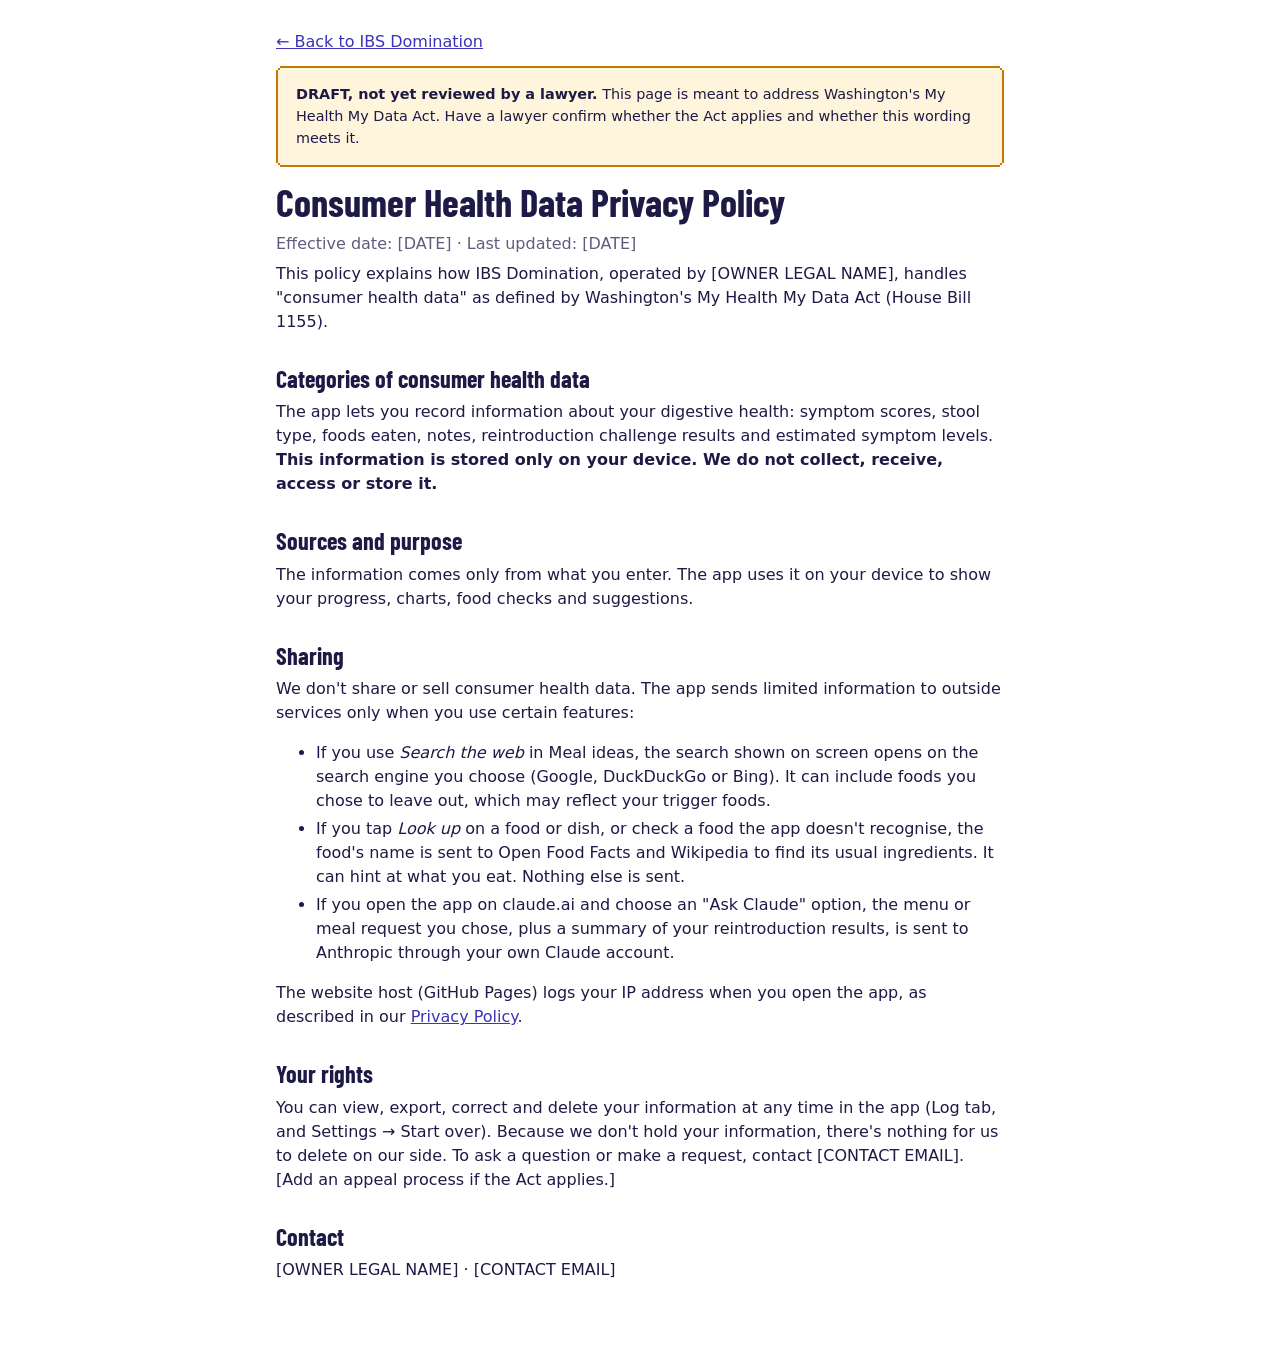
==== commit 05c099d5: "Redesign the app's look: Arcade × Run Club The quest map's pixel world now frames every page instead" ====
--- a/consumer-health-data.html
+++ b/consumer-health-data.html
@@ -6,7 +6,8 @@
   <title>Consumer Health Data Privacy Policy · IBS Domination</title>
   <meta name="theme-color" content="#0f8f6c">
   <link rel="icon" href="icons/icon.svg" type="image/svg+xml">
-  <link rel="stylesheet" href="css/style.css?v=20261109c">
+  <link rel="stylesheet" href="css/frames.css?v=20261109e">
+  <link rel="stylesheet" href="css/style.css?v=20261109e">
 </head>
 <body>
 <main class="legal">
--- a/css/frames.css
+++ b/css/frames.css
@@ -0,0 +1,35 @@
+/* Pixel-corner frames, generated by scripts/build-frames.js. Edit the colours there. */
+:root {
+  --f-paper: url("data:image/svg+xml,%3Csvg xmlns='http://www.w3.org/2000/svg' width='7' height='7' shape-rendering='crispEdges'%3E%3Cpath fill='%231d1a45' d='M2 0h3v1h-3zM1 1h1v1h-1zM5 1h1v1h-1zM0 2h1v1h-1zM6 2h1v1h-1zM0 3h1v1h-1zM6 3h1v1h-1zM0 4h1v1h-1zM6 4h1v1h-1zM1 5h1v1h-1zM5 5h1v1h-1zM2 6h3v1h-3z'/%3E%3Cpath fill='%23ffffff' d='M2 1h3v1h-3zM1 2h5v1h-5zM1 3h5v1h-5zM1 4h5v1h-5zM2 5h3v1h-3z'/%3E%3C/svg%3E");
+  --f-soft: url("data:image/svg+xml,%3Csvg xmlns='http://www.w3.org/2000/svg' width='7' height='7' shape-rendering='crispEdges'%3E%3Cpath fill='%23dcd9ee' d='M2 0h3v1h-3zM1 1h1v1h-1zM5 1h1v1h-1zM0 2h1v1h-1zM6 2h1v1h-1zM0 3h1v1h-1zM6 3h1v1h-1zM0 4h1v1h-1zM6 4h1v1h-1zM1 5h1v1h-1zM5 5h1v1h-1zM2 6h3v1h-3z'/%3E%3Cpath fill='%23f4f3fb' d='M2 1h3v1h-3zM1 2h5v1h-5zM1 3h5v1h-5zM1 4h5v1h-5zM2 5h3v1h-3z'/%3E%3C/svg%3E");
+  --f-night: url("data:image/svg+xml,%3Csvg xmlns='http://www.w3.org/2000/svg' width='7' height='7' shape-rendering='crispEdges'%3E%3Cpath fill='%2326215f' d='M2 0h3v1h-3zM1 1h1v1h-1zM5 1h1v1h-1zM0 2h1v1h-1zM6 2h1v1h-1zM0 3h1v1h-1zM6 3h1v1h-1zM0 4h1v1h-1zM6 4h1v1h-1zM1 5h1v1h-1zM5 5h1v1h-1zM2 6h3v1h-3z'/%3E%3Cpath fill='%2326215f' d='M2 1h3v1h-3zM1 2h5v1h-5zM1 3h5v1h-5zM1 4h5v1h-5zM2 5h3v1h-3z'/%3E%3C/svg%3E");
+  --f-run: url("data:image/svg+xml,%3Csvg xmlns='http://www.w3.org/2000/svg' width='7' height='7' shape-rendering='crispEdges'%3E%3Cpath fill='%23c23d0c' d='M2 0h3v1h-3zM1 1h1v1h-1zM5 1h1v1h-1zM0 2h1v1h-1zM6 2h1v1h-1zM0 3h1v1h-1zM6 3h1v1h-1zM0 4h1v1h-1zM6 4h1v1h-1zM1 5h1v1h-1zM5 5h1v1h-1zM2 6h3v1h-3z'/%3E%3Cpath fill='%23ff5b24' d='M2 1h3v1h-3zM1 2h5v1h-5zM1 3h5v1h-5zM1 4h5v1h-5zM2 5h3v1h-3z'/%3E%3C/svg%3E");
+  --f-ink: url("data:image/svg+xml,%3Csvg xmlns='http://www.w3.org/2000/svg' width='7' height='7' shape-rendering='crispEdges'%3E%3Cpath fill='%23120f33' d='M2 0h3v1h-3zM1 1h1v1h-1zM5 1h1v1h-1zM0 2h1v1h-1zM6 2h1v1h-1zM0 3h1v1h-1zM6 3h1v1h-1zM0 4h1v1h-1zM6 4h1v1h-1zM1 5h1v1h-1zM5 5h1v1h-1zM2 6h3v1h-3z'/%3E%3Cpath fill='%2326215f' d='M2 1h3v1h-3zM1 2h5v1h-5zM1 3h5v1h-5zM1 4h5v1h-5zM2 5h3v1h-3z'/%3E%3C/svg%3E");
+  --f-good: url("data:image/svg+xml,%3Csvg xmlns='http://www.w3.org/2000/svg' width='7' height='7' shape-rendering='crispEdges'%3E%3Cpath fill='%230e8a5f' d='M2 0h3v1h-3zM1 1h1v1h-1zM5 1h1v1h-1zM0 2h1v1h-1zM6 2h1v1h-1zM0 3h1v1h-1zM6 3h1v1h-1zM0 4h1v1h-1zM6 4h1v1h-1zM1 5h1v1h-1zM5 5h1v1h-1zM2 6h3v1h-3z'/%3E%3Cpath fill='%23e6f6ee' d='M2 1h3v1h-3zM1 2h5v1h-5zM1 3h5v1h-5zM1 4h5v1h-5zM2 5h3v1h-3z'/%3E%3C/svg%3E");
+  --f-warn: url("data:image/svg+xml,%3Csvg xmlns='http://www.w3.org/2000/svg' width='7' height='7' shape-rendering='crispEdges'%3E%3Cpath fill='%23c27a00' d='M2 0h3v1h-3zM1 1h1v1h-1zM5 1h1v1h-1zM0 2h1v1h-1zM6 2h1v1h-1zM0 3h1v1h-1zM6 3h1v1h-1zM0 4h1v1h-1zM6 4h1v1h-1zM1 5h1v1h-1zM5 5h1v1h-1zM2 6h3v1h-3z'/%3E%3Cpath fill='%23fff4dc' d='M2 1h3v1h-3zM1 2h5v1h-5zM1 3h5v1h-5zM1 4h5v1h-5zM2 5h3v1h-3z'/%3E%3C/svg%3E");
+  --f-bad: url("data:image/svg+xml,%3Csvg xmlns='http://www.w3.org/2000/svg' width='7' height='7' shape-rendering='crispEdges'%3E%3Cpath fill='%23c42b2b' d='M2 0h3v1h-3zM1 1h1v1h-1zM5 1h1v1h-1zM0 2h1v1h-1zM6 2h1v1h-1zM0 3h1v1h-1zM6 3h1v1h-1zM0 4h1v1h-1zM6 4h1v1h-1zM1 5h1v1h-1zM5 5h1v1h-1zM2 6h3v1h-3z'/%3E%3Cpath fill='%23fdecec' d='M2 1h3v1h-3zM1 2h5v1h-5zM1 3h5v1h-5zM1 4h5v1h-5zM2 5h3v1h-3z'/%3E%3C/svg%3E");
+  --f-tip: url("data:image/svg+xml,%3Csvg xmlns='http://www.w3.org/2000/svg' width='7' height='7' shape-rendering='crispEdges'%3E%3Cpath fill='%235b52c9' d='M2 0h3v1h-3zM1 1h1v1h-1zM5 1h1v1h-1zM0 2h1v1h-1zM6 2h1v1h-1zM0 3h1v1h-1zM6 3h1v1h-1zM0 4h1v1h-1zM6 4h1v1h-1zM1 5h1v1h-1zM5 5h1v1h-1zM2 6h3v1h-3z'/%3E%3Cpath fill='%23eef0ff' d='M2 1h3v1h-3zM1 2h5v1h-5zM1 3h5v1h-5zM1 4h5v1h-5zM2 5h3v1h-3z'/%3E%3C/svg%3E");
+  --f-line: url("data:image/svg+xml,%3Csvg xmlns='http://www.w3.org/2000/svg' width='7' height='7' shape-rendering='crispEdges'%3E%3Cpath fill='%23dcd9ee' d='M2 0h3v1h-3zM1 1h1v1h-1zM5 1h1v1h-1zM0 2h1v1h-1zM6 2h1v1h-1zM0 3h1v1h-1zM6 3h1v1h-1zM0 4h1v1h-1zM6 4h1v1h-1zM1 5h1v1h-1zM5 5h1v1h-1zM2 6h3v1h-3z'/%3E%3Cpath fill='%23ffffff' d='M2 1h3v1h-3zM1 2h5v1h-5zM1 3h5v1h-5zM1 4h5v1h-5zM2 5h3v1h-3z'/%3E%3C/svg%3E");
+  --f-ok: url("data:image/svg+xml,%3Csvg xmlns='http://www.w3.org/2000/svg' width='7' height='7' shape-rendering='crispEdges'%3E%3Cpath fill='%230e8a5f' d='M2 0h3v1h-3zM1 1h1v1h-1zM5 1h1v1h-1zM0 2h1v1h-1zM6 2h1v1h-1zM0 3h1v1h-1zM6 3h1v1h-1zM0 4h1v1h-1zM6 4h1v1h-1zM1 5h1v1h-1zM5 5h1v1h-1zM2 6h3v1h-3z'/%3E%3Cpath fill='%23ffffff' d='M2 1h3v1h-3zM1 2h5v1h-5zM1 3h5v1h-5zM1 4h5v1h-5zM2 5h3v1h-3z'/%3E%3C/svg%3E");
+  --f-mod: url("data:image/svg+xml,%3Csvg xmlns='http://www.w3.org/2000/svg' width='7' height='7' shape-rendering='crispEdges'%3E%3Cpath fill='%23c27a00' d='M2 0h3v1h-3zM1 1h1v1h-1zM5 1h1v1h-1zM0 2h1v1h-1zM6 2h1v1h-1zM0 3h1v1h-1zM6 3h1v1h-1zM0 4h1v1h-1zM6 4h1v1h-1zM1 5h1v1h-1zM5 5h1v1h-1zM2 6h3v1h-3z'/%3E%3Cpath fill='%23ffffff' d='M2 1h3v1h-3zM1 2h5v1h-5zM1 3h5v1h-5zM1 4h5v1h-5zM2 5h3v1h-3z'/%3E%3C/svg%3E");
+  --f-no: url("data:image/svg+xml,%3Csvg xmlns='http://www.w3.org/2000/svg' width='7' height='7' shape-rendering='crispEdges'%3E%3Cpath fill='%23c42b2b' d='M2 0h3v1h-3zM1 1h1v1h-1zM5 1h1v1h-1zM0 2h1v1h-1zM6 2h1v1h-1zM0 3h1v1h-1zM6 3h1v1h-1zM0 4h1v1h-1zM6 4h1v1h-1zM1 5h1v1h-1zM5 5h1v1h-1zM2 6h3v1h-3z'/%3E%3Cpath fill='%23ffffff' d='M2 1h3v1h-3zM1 2h5v1h-5zM1 3h5v1h-5zM1 4h5v1h-5zM2 5h3v1h-3z'/%3E%3C/svg%3E");
+  --f-dash: url("data:image/svg+xml,%3Csvg xmlns='http://www.w3.org/2000/svg' width='7' height='7' shape-rendering='crispEdges'%3E%3Cpath fill='%238c89a8' d='M2 0h3v1h-3zM1 1h1v1h-1zM5 1h1v1h-1zM0 2h1v1h-1zM6 2h1v1h-1zM0 3h1v1h-1zM6 3h1v1h-1zM0 4h1v1h-1zM6 4h1v1h-1zM1 5h1v1h-1zM5 5h1v1h-1zM2 6h3v1h-3z'/%3E%3Cpath fill='%23ffffff' d='M2 1h3v1h-3zM1 2h5v1h-5zM1 3h5v1h-5zM1 4h5v1h-5zM2 5h3v1h-3z'/%3E%3C/svg%3E");
+}
+@media (prefers-color-scheme: dark) {
+  :root {
+    --f-paper: url("data:image/svg+xml,%3Csvg xmlns='http://www.w3.org/2000/svg' width='7' height='7' shape-rendering='crispEdges'%3E%3Cpath fill='%23c9c3ff' d='M2 0h3v1h-3zM1 1h1v1h-1zM5 1h1v1h-1zM0 2h1v1h-1zM6 2h1v1h-1zM0 3h1v1h-1zM6 3h1v1h-1zM0 4h1v1h-1zM6 4h1v1h-1zM1 5h1v1h-1zM5 5h1v1h-1zM2 6h3v1h-3z'/%3E%3Cpath fill='%2317152e' d='M2 1h3v1h-3zM1 2h5v1h-5zM1 3h5v1h-5zM1 4h5v1h-5zM2 5h3v1h-3z'/%3E%3C/svg%3E");
+    --f-soft: url("data:image/svg+xml,%3Csvg xmlns='http://www.w3.org/2000/svg' width='7' height='7' shape-rendering='crispEdges'%3E%3Cpath fill='%232f2b57' d='M2 0h3v1h-3zM1 1h1v1h-1zM5 1h1v1h-1zM0 2h1v1h-1zM6 2h1v1h-1zM0 3h1v1h-1zM6 3h1v1h-1zM0 4h1v1h-1zM6 4h1v1h-1zM1 5h1v1h-1zM5 5h1v1h-1zM2 6h3v1h-3z'/%3E%3Cpath fill='%231e1b3b' d='M2 1h3v1h-3zM1 2h5v1h-5zM1 3h5v1h-5zM1 4h5v1h-5zM2 5h3v1h-3z'/%3E%3C/svg%3E");
+    --f-night: url("data:image/svg+xml,%3Csvg xmlns='http://www.w3.org/2000/svg' width='7' height='7' shape-rendering='crispEdges'%3E%3Cpath fill='%232a2468' d='M2 0h3v1h-3zM1 1h1v1h-1zM5 1h1v1h-1zM0 2h1v1h-1zM6 2h1v1h-1zM0 3h1v1h-1zM6 3h1v1h-1zM0 4h1v1h-1zM6 4h1v1h-1zM1 5h1v1h-1zM5 5h1v1h-1zM2 6h3v1h-3z'/%3E%3Cpath fill='%232a2468' d='M2 1h3v1h-3zM1 2h5v1h-5zM1 3h5v1h-5zM1 4h5v1h-5zM2 5h3v1h-3z'/%3E%3C/svg%3E");
+    --f-run: url("data:image/svg+xml,%3Csvg xmlns='http://www.w3.org/2000/svg' width='7' height='7' shape-rendering='crispEdges'%3E%3Cpath fill='%23ffb08f' d='M2 0h3v1h-3zM1 1h1v1h-1zM5 1h1v1h-1zM0 2h1v1h-1zM6 2h1v1h-1zM0 3h1v1h-1zM6 3h1v1h-1zM0 4h1v1h-1zM6 4h1v1h-1zM1 5h1v1h-1zM5 5h1v1h-1zM2 6h3v1h-3z'/%3E%3Cpath fill='%23ff6a36' d='M2 1h3v1h-3zM1 2h5v1h-5zM1 3h5v1h-5zM1 4h5v1h-5zM2 5h3v1h-3z'/%3E%3C/svg%3E");
+    --f-ink: url("data:image/svg+xml,%3Csvg xmlns='http://www.w3.org/2000/svg' width='7' height='7' shape-rendering='crispEdges'%3E%3Cpath fill='%231a1645' d='M2 0h3v1h-3zM1 1h1v1h-1zM5 1h1v1h-1zM0 2h1v1h-1zM6 2h1v1h-1zM0 3h1v1h-1zM6 3h1v1h-1zM0 4h1v1h-1zM6 4h1v1h-1zM1 5h1v1h-1zM5 5h1v1h-1zM2 6h3v1h-3z'/%3E%3Cpath fill='%233b3490' d='M2 1h3v1h-3zM1 2h5v1h-5zM1 3h5v1h-5zM1 4h5v1h-5zM2 5h3v1h-3z'/%3E%3C/svg%3E");
+    --f-good: url("data:image/svg+xml,%3Csvg xmlns='http://www.w3.org/2000/svg' width='7' height='7' shape-rendering='crispEdges'%3E%3Cpath fill='%234ade80' d='M2 0h3v1h-3zM1 1h1v1h-1zM5 1h1v1h-1zM0 2h1v1h-1zM6 2h1v1h-1zM0 3h1v1h-1zM6 3h1v1h-1zM0 4h1v1h-1zM6 4h1v1h-1zM1 5h1v1h-1zM5 5h1v1h-1zM2 6h3v1h-3z'/%3E%3Cpath fill='%2312291f' d='M2 1h3v1h-3zM1 2h5v1h-5zM1 3h5v1h-5zM1 4h5v1h-5zM2 5h3v1h-3z'/%3E%3C/svg%3E");
+    --f-warn: url("data:image/svg+xml,%3Csvg xmlns='http://www.w3.org/2000/svg' width='7' height='7' shape-rendering='crispEdges'%3E%3Cpath fill='%23fbbf24' d='M2 0h3v1h-3zM1 1h1v1h-1zM5 1h1v1h-1zM0 2h1v1h-1zM6 2h1v1h-1zM0 3h1v1h-1zM6 3h1v1h-1zM0 4h1v1h-1zM6 4h1v1h-1zM1 5h1v1h-1zM5 5h1v1h-1zM2 6h3v1h-3z'/%3E%3Cpath fill='%232e2612' d='M2 1h3v1h-3zM1 2h5v1h-5zM1 3h5v1h-5zM1 4h5v1h-5zM2 5h3v1h-3z'/%3E%3C/svg%3E");
+    --f-bad: url("data:image/svg+xml,%3Csvg xmlns='http://www.w3.org/2000/svg' width='7' height='7' shape-rendering='crispEdges'%3E%3Cpath fill='%23f87171' d='M2 0h3v1h-3zM1 1h1v1h-1zM5 1h1v1h-1zM0 2h1v1h-1zM6 2h1v1h-1zM0 3h1v1h-1zM6 3h1v1h-1zM0 4h1v1h-1zM6 4h1v1h-1zM1 5h1v1h-1zM5 5h1v1h-1zM2 6h3v1h-3z'/%3E%3Cpath fill='%23331a1a' d='M2 1h3v1h-3zM1 2h5v1h-5zM1 3h5v1h-5zM1 4h5v1h-5zM2 5h3v1h-3z'/%3E%3C/svg%3E");
+    --f-tip: url("data:image/svg+xml,%3Csvg xmlns='http://www.w3.org/2000/svg' width='7' height='7' shape-rendering='crispEdges'%3E%3Cpath fill='%238f86ff' d='M2 0h3v1h-3zM1 1h1v1h-1zM5 1h1v1h-1zM0 2h1v1h-1zM6 2h1v1h-1zM0 3h1v1h-1zM6 3h1v1h-1zM0 4h1v1h-1zM6 4h1v1h-1zM1 5h1v1h-1zM5 5h1v1h-1zM2 6h3v1h-3z'/%3E%3Cpath fill='%231f1d45' d='M2 1h3v1h-3zM1 2h5v1h-5zM1 3h5v1h-5zM1 4h5v1h-5zM2 5h3v1h-3z'/%3E%3C/svg%3E");
+    --f-line: url("data:image/svg+xml,%3Csvg xmlns='http://www.w3.org/2000/svg' width='7' height='7' shape-rendering='crispEdges'%3E%3Cpath fill='%232f2b57' d='M2 0h3v1h-3zM1 1h1v1h-1zM5 1h1v1h-1zM0 2h1v1h-1zM6 2h1v1h-1zM0 3h1v1h-1zM6 3h1v1h-1zM0 4h1v1h-1zM6 4h1v1h-1zM1 5h1v1h-1zM5 5h1v1h-1zM2 6h3v1h-3z'/%3E%3Cpath fill='%2317152e' d='M2 1h3v1h-3zM1 2h5v1h-5zM1 3h5v1h-5zM1 4h5v1h-5zM2 5h3v1h-3z'/%3E%3C/svg%3E");
+    --f-ok: url("data:image/svg+xml,%3Csvg xmlns='http://www.w3.org/2000/svg' width='7' height='7' shape-rendering='crispEdges'%3E%3Cpath fill='%234ade80' d='M2 0h3v1h-3zM1 1h1v1h-1zM5 1h1v1h-1zM0 2h1v1h-1zM6 2h1v1h-1zM0 3h1v1h-1zM6 3h1v1h-1zM0 4h1v1h-1zM6 4h1v1h-1zM1 5h1v1h-1zM5 5h1v1h-1zM2 6h3v1h-3z'/%3E%3Cpath fill='%2317152e' d='M2 1h3v1h-3zM1 2h5v1h-5zM1 3h5v1h-5zM1 4h5v1h-5zM2 5h3v1h-3z'/%3E%3C/svg%3E");
+    --f-mod: url("data:image/svg+xml,%3Csvg xmlns='http://www.w3.org/2000/svg' width='7' height='7' shape-rendering='crispEdges'%3E%3Cpath fill='%23fbbf24' d='M2 0h3v1h-3zM1 1h1v1h-1zM5 1h1v1h-1zM0 2h1v1h-1zM6 2h1v1h-1zM0 3h1v1h-1zM6 3h1v1h-1zM0 4h1v1h-1zM6 4h1v1h-1zM1 5h1v1h-1zM5 5h1v1h-1zM2 6h3v1h-3z'/%3E%3Cpath fill='%2317152e' d='M2 1h3v1h-3zM1 2h5v1h-5zM1 3h5v1h-5zM1 4h5v1h-5zM2 5h3v1h-3z'/%3E%3C/svg%3E");
+    --f-no: url("data:image/svg+xml,%3Csvg xmlns='http://www.w3.org/2000/svg' width='7' height='7' shape-rendering='crispEdges'%3E%3Cpath fill='%23f87171' d='M2 0h3v1h-3zM1 1h1v1h-1zM5 1h1v1h-1zM0 2h1v1h-1zM6 2h1v1h-1zM0 3h1v1h-1zM6 3h1v1h-1zM0 4h1v1h-1zM6 4h1v1h-1zM1 5h1v1h-1zM5 5h1v1h-1zM2 6h3v1h-3z'/%3E%3Cpath fill='%2317152e' d='M2 1h3v1h-3zM1 2h5v1h-5zM1 3h5v1h-5zM1 4h5v1h-5zM2 5h3v1h-3z'/%3E%3C/svg%3E");
+    --f-dash: url("data:image/svg+xml,%3Csvg xmlns='http://www.w3.org/2000/svg' width='7' height='7' shape-rendering='crispEdges'%3E%3Cpath fill='%236f6b94' d='M2 0h3v1h-3zM1 1h1v1h-1zM5 1h1v1h-1zM0 2h1v1h-1zM6 2h1v1h-1zM0 3h1v1h-1zM6 3h1v1h-1zM0 4h1v1h-1zM6 4h1v1h-1zM1 5h1v1h-1zM5 5h1v1h-1zM2 6h3v1h-3z'/%3E%3Cpath fill='%2317152e' d='M2 1h3v1h-3zM1 2h5v1h-5zM1 3h5v1h-5zM1 4h5v1h-5zM2 5h3v1h-3z'/%3E%3C/svg%3E");
+  }
+}
--- a/css/style.css
+++ b/css/style.css
@@ -706,3 +706,266 @@
 .lookup-item { margin-top: 8px; }
 .row-inline { display: flex; gap: 8px; }
 .row-inline input { flex: 1; min-width: 0; }
+
+/* =====================================================================
+   Arcade × Run Club skin
+   The quest map's pixel world frames every page; big slanted condensed
+   numbers come from running apps. Frames are 9-slice pixel corners
+   (css/frames.css, built by scripts/build-frames.js), in three tiers:
+   paper + ink line = something to act on; soft = information; night = the
+   hero. Green means good/done, orange means "do this now", gold is a reward.
+   ===================================================================== */
+@font-face { font-family: "Barlow Condensed"; font-style: normal; font-weight: 700; font-display: swap;
+  src: url("../fonts/barlow-condensed-latin-700-normal.woff2") format("woff2"); }
+@font-face { font-family: "Barlow Condensed"; font-style: italic; font-weight: 800; font-display: swap;
+  src: url("../fonts/barlow-condensed-latin-800-italic.woff2") format("woff2"); }
+
+:root {
+  --ink: #1d1a45; --night: #26215f; --run: #ff5b24; --run-dark: #c23d0c; --coin: #ffc933; --gut: #0e8a5f;
+  --text: #1d1a45; --muted: #5f5c7d; --border: #dcd9ee; --surface-2: #f4f3fb;
+  --primary: #3d33b8; --accent: #ff5b24; --good: #0e8a5f; --good-bg: #e6f6ee; --tip-bg: #eef0ff;
+  --display: "Barlow Condensed", "Arial Narrow", system-ui, sans-serif;
+  --pxf: "Press Start 2P", ui-monospace, monospace;
+  --notch: polygon(0 6px, 3px 6px, 3px 3px, 6px 3px, 6px 0, calc(100% - 6px) 0, calc(100% - 6px) 3px, calc(100% - 3px) 3px, calc(100% - 3px) 6px, 100% 6px,
+    100% calc(100% - 6px), calc(100% - 3px) calc(100% - 6px), calc(100% - 3px) calc(100% - 3px), calc(100% - 6px) calc(100% - 3px), calc(100% - 6px) 100%,
+    6px 100%, 6px calc(100% - 3px), 3px calc(100% - 3px), 3px calc(100% - 6px), 0 calc(100% - 6px));
+  --frame: var(--f-soft);
+}
+@media (prefers-color-scheme: dark) {
+  :root {
+    --bg: #0f0d22; --surface: #17152e; --surface-2: #1e1b3b; --ink: #c9c3ff; --text: #ecebff; --muted: #a6a3c7; --border: #2f2b57;
+    --primary: #a99bff; --primary-ink: #120f33; --tip-bg: #1f1d45; --good: #4ade80; --good-bg: #14291d;
+  }
+}
+
+/* --- type --- */
+h1, h2, .view-title, .section-title, .welcome h1 { font-family: var(--display); font-weight: 700; letter-spacing: 0; }
+.view-title { font-size: 2.4rem; line-height: 1; margin: 10px 0 6px; }
+h2 { font-size: 1.45rem; line-height: 1.1; }
+.section-title { font-size: 1.7rem; margin: 32px 0 10px; }
+.welcome h1 { font-size: 2.8rem; font-weight: 800; font-style: italic; line-height: .95; margin: 18px 0 8px; }
+.brand span { font-family: var(--display); font-weight: 800; font-style: italic; font-size: 1.35rem; letter-spacing: .01em; }
+.kicker { text-transform: none; letter-spacing: 0; font-family: var(--display); font-size: 1rem; font-weight: 700; color: var(--run); }
+
+/* --- the frame system --- */
+.card, .feature, .dish, .lesson-body .card, .tool .card, .grid-2 .card, .guide-grid .card, .stat, .node .body,
+.hud, .tabs-inline, .lookup-result, .result-row, .data-status, .choice-card > span, .disclaimer, .draft-banner, .big-food, code.query, .drop {
+  border: 6px solid transparent; border-radius: 0; background: none; box-shadow: none;
+  border-image: var(--frame) 3 fill / 6px stretch;
+}
+.card, .feature, .dish, .stat, .hud, .hero, .btn, .say-box, input, select, textarea, .seg span, .tabs-inline, .drop, .lookup-result, .result-row { image-rendering: pixelated; }
+.card { padding: 10px 12px; margin: 14px 0; }
+.card.task, .feature, .card.jump-card { --frame: var(--f-paper); }
+.card.task { filter: drop-shadow(0 4px 0 var(--ink)); margin-bottom: 18px; }
+.card.tip, .lookup-result { --frame: var(--f-tip); }
+.card.good, .card.ok { --frame: var(--f-good); }
+.card.warn, .disclaimer, .draft-banner { --frame: var(--f-warn); }
+.card.bad, .card.alert { --frame: var(--f-bad); }
+.card.research { border-left-width: 6px; --frame: var(--f-tip); }
+.card.changed { border-left-width: 6px; --frame: var(--f-warn); }
+.card.jump-card { border-style: solid; --frame: var(--f-dash); }
+.card.fold { --frame: var(--f-soft); }
+
+/* --- buttons: arcade keys --- */
+.btn, .tool button:not(.btn):not(.chip):not(.seg-btn), .px-skip {
+  font-family: var(--display); font-weight: 700; font-size: 1.15rem; letter-spacing: .01em; line-height: 1.1;
+  border: 6px solid transparent; border-radius: 0; padding: 7px 14px; min-height: 48px; color: #fff; background: none;
+  border-image: var(--f-ink) 3 fill / 6px stretch; filter: drop-shadow(0 3px 0 #120f33);
+  transition: transform .06s steps(1);
+}
+.btn:active, .tool button:not(.btn):not(.chip):not(.seg-btn):active { transform: translateY(3px); filter: none; }
+.btn.accent { border-image-source: var(--f-run); filter: drop-shadow(0 3px 0 var(--run-dark)); }
+.btn.primary { border-image-source: var(--f-ink); color: #fff; }
+.btn.ghost, .tool button.secondary { border-image-source: var(--f-paper); color: var(--ink); filter: none; }
+.btn.danger { border-image-source: var(--f-no); color: var(--bad); filter: none; }
+.btn.small { font-size: 1rem; min-height: 40px; padding: 3px 10px; }
+.btn:disabled { filter: none; }
+.btn-row { gap: 10px; margin-top: 14px; }
+.tool .filter button:not(.btn) { min-height: 36px; font-size: .95rem; padding: 2px 10px; filter: none; }
+@media (prefers-color-scheme: dark) { .btn.primary, .btn:not(.ghost):not(.accent):not(.danger) { color: #fff; } }
+
+/* --- form fields --- */
+input:not([type=range]):not([type=checkbox]):not([type=radio]):not([type=file]), select, textarea {
+  border: 6px solid transparent; border-radius: 0; background: none; padding: 6px 8px;
+  border-image: var(--f-soft) 3 fill / 6px stretch;
+}
+input:not([type=range]):not([type=checkbox]):not([type=radio]):focus, select:focus, textarea:focus { outline: none; border-image-source: var(--f-paper); }
+:focus-visible { outline: 3px solid var(--coin); outline-offset: 2px; }
+input[type=checkbox] { accent-color: var(--gut); }
+/* slider: a thick bar with a square pixel handle */
+input[type=range] { -webkit-appearance: none; appearance: none; height: 28px; background: transparent; }
+input[type=range]::-webkit-slider-runnable-track { height: 10px; background: var(--surface-2); box-shadow: inset 0 0 0 2px var(--border); }
+input[type=range]::-moz-range-track { height: 10px; background: var(--surface-2); box-shadow: inset 0 0 0 2px var(--border); }
+input[type=range]::-webkit-slider-thumb { -webkit-appearance: none; width: 22px; height: 22px; margin-top: -6px; background: var(--night); border: 0; box-shadow: inset -3px -3px 0 #120f33, inset 3px 3px 0 #5b52c9, 0 0 0 2px #fff; cursor: pointer; }
+input[type=range]::-moz-range-thumb { width: 22px; height: 22px; border-radius: 0; background: var(--night); border: 0; box-shadow: inset -3px -3px 0 #120f33, inset 3px 3px 0 #5b52c9; cursor: pointer; }
+.slider output { font-family: var(--display); font-style: italic; font-weight: 800; font-size: 1.6rem; line-height: 1; }
+
+/* --- top bar and tab bar --- */
+.topbar { border-bottom: 0; }
+.saved-chip { border-radius: 0; clip-path: var(--notch); border: 0; padding: 6px 12px; }
+.tabbar { border-top: 2px solid var(--border); }
+.tabbar a { position: relative; font-family: var(--display); font-weight: 700; font-size: .85rem; letter-spacing: .02em; }
+.tabbar a[aria-current="page"] { color: var(--ink); }
+.tabbar a[aria-current="page"]:not(.tab-log)::before { content: ""; position: absolute; top: -2px; width: 22px; height: 4px; background: var(--run); }
+.tabbar .tab-log svg { border-radius: 0; clip-path: var(--notch); box-shadow: inset 0 -4px 0 var(--run-dark); background: var(--run); }
+.tabbar .tab-log[aria-current="page"] { color: var(--run-dark); }
+
+/* --- hero: the run screen --- */
+.hero {
+  --frame: var(--f-night); border: 6px solid transparent; border-radius: 0; border-image: var(--frame) 3 fill / 6px stretch;
+  background: none; padding: 12px 12px 10px; margin: 8px 0 0; overflow: visible;
+}
+.hero::after { display: none; }
+.hero .eyebrow { font-family: var(--pxf); font-size: 9px; font-weight: 400; letter-spacing: 0; text-transform: none; color: var(--coin); opacity: 1; line-height: 1.6; }
+.hero h1 { font-family: var(--display); font-style: italic; font-weight: 800; font-size: clamp(2rem, 9vw, 2.7rem); line-height: .95; letter-spacing: 0; margin: 8px 0 6px; }
+.hero p { color: #d9d6ff; }
+.ring { --gap: #26215f; }
+.ring .track { stroke: rgba(255, 255, 255, .14); }
+.ring .bar { stroke: var(--coin); stroke-linecap: butt; }
+.ring .gaps { fill: none; stroke: var(--gap); stroke-width: 11; stroke-dashoffset: 0; transform: rotate(-90deg); transform-origin: 50% 50%; }
+.ring text { font-family: var(--display); font-style: italic; font-weight: 800; font-size: 30px; }
+.ring .ring-sub { font-family: var(--pxf); font-style: normal; font-weight: 400; font-size: 7px; fill: #d9d6ff; }
+.score-ring { --gap: var(--surface); }
+.score-ring .bar { stroke: var(--rc); }
+.score-ring text { fill: var(--text); }
+.score-ring .ring-sub { fill: var(--muted); }
+.review-sheet .ring { --gap: var(--surface); }
+/* day blocks with the buddy standing on today */
+.hero-track { position: relative; margin: 28px 0 0; }
+.ht-blocks { display: grid; grid-template-columns: repeat(var(--n), 1fr); gap: 2px; }
+.ht-blocks i { height: 10px; background: rgba(255, 255, 255, .12); }
+.ht-blocks i.on { background: #3fbf5f; box-shadow: inset 0 -3px 0 #2a8a43; }
+.ht-blocks i.at { background: var(--coin); box-shadow: inset 0 -3px 0 #c99400; }
+.ht-runner { position: absolute; bottom: 12px; transform: translateX(-50%); animation: run-hop .6s steps(2) infinite; }
+.ht-runner .buddy { display: block; width: 26px; height: 26px; filter: drop-shadow(2px 2px 0 rgba(0, 0, 0, .45)); }
+@keyframes run-hop { 50% { transform: translate(-50%, -3px); } }
+.ht-labels { display: flex; justify-content: space-between; margin-top: 6px; font-family: var(--pxf); font-size: 7px; color: #b9b4ef; }
+/* the score strip sits on the hero like a game's status bar */
+.hud { --frame: var(--f-ink); margin: 0 0 18px; padding: 8px 10px; font-size: 9px; }
+.hero + .hud { margin-top: -2px; }
+
+/* --- the buddy's dialogue box (tips) --- */
+.say { display: grid; grid-template-columns: 44px 1fr; gap: 6px; align-items: end; margin: 18px 0; }
+.say-who .buddy { width: 40px; height: 40px; background: var(--night); padding: 4px; clip-path: var(--notch); }
+.say-box { position: relative; border: 6px solid transparent; border-image: var(--f-paper) 3 fill / 6px stretch; padding: 14px 10px 6px; }
+.say-box::before { content: ""; position: absolute; left: -12px; bottom: 6px; width: 8px; height: 8px; background: var(--ink); box-shadow: 4px 0 0 var(--ink); }
+.say-name { position: absolute; top: -12px; left: 8px; font-family: var(--pxf); font-size: 8px; line-height: 1; padding: 5px 7px; background: var(--night); color: var(--coin); }
+.say-box p { margin: 2px 0 6px; }
+.say-box .read-more { margin: 0 0 4px; }
+
+/* --- quotes: no box, set like a book --- */
+.quote-card { margin: 26px 0 8px; }
+.quote { background: none; border: 0; padding: 0 0 0 30px; margin: 0; position: relative; }
+.quote::before { content: "“"; position: absolute; left: 0; top: -2px; font-family: var(--pxf); font-size: 30px; line-height: 1; color: var(--coin); text-shadow: 2px 2px 0 var(--night); }
+.quote blockquote { font-size: 1.2rem; line-height: 1.4; }
+
+/* --- founder: game dialogue with a nameplate --- */
+.card.founder { --frame: var(--f-ink); color: #fff; margin-top: 18px; padding: 16px 12px 10px; position: relative; }
+.founder-head { position: relative; }
+.founder-head .say-name { position: static; display: inline-block; margin-bottom: 6px; }
+.founder-head b { font-size: .9rem; font-weight: 600; color: #d9d6ff; }
+.founder-head .buddy { background: #120f33; border-radius: 0; clip-path: var(--notch); }
+.founder-msg { font-family: var(--display); font-weight: 700; font-size: 1.55rem; line-height: 1.15; margin: 14px 0 8px; }
+.founder-sig { color: var(--coin); font-family: var(--pxf); font-size: 10px; font-weight: 400; }
+
+/* --- step number tiles (only where the content is a real sequence) --- */
+.step-tile, .lesson-num {
+  display: inline-grid; place-items: center; width: 30px; height: 30px; margin-right: 10px; vertical-align: 2px; flex: none;
+  font-family: var(--pxf); font-size: 11px; font-weight: 400; color: var(--coin); background: var(--night); border-radius: 0; clip-path: var(--notch);
+}
+#readyCard .card-head h2 { display: flex; align-items: center; }
+
+/* --- features: game cartridges --- */
+.features { gap: 12px; }
+.feature { padding: 8px 10px 10px; }
+.feature:active { transform: translateY(2px); }
+.feature:hover { border-color: transparent; }
+.feature .f-icon { border-radius: 0; clip-path: var(--notch); background: var(--surface-2); }
+.feature b { font-family: var(--display); font-weight: 700; font-size: 1.2rem; line-height: 1.05; }
+
+/* --- journey: worlds on a dotted path --- */
+.phase-card .ph-icon { border-radius: 0; clip-path: var(--notch); }
+.phase-card:not(:last-child)::before { width: 4px; border-radius: 0; background: repeating-linear-gradient(var(--border) 0 4px, transparent 4px 8px); }
+.phase-card .ph-body { border: 0; border-image: none; box-shadow: none; background: none; padding: 4px 0 8px; border-radius: 0; }
+.phase-card h3 { font-family: var(--display); font-size: 1.35rem; font-weight: 700; }
+.phase-card .app-does span { border-radius: 0; clip-path: var(--notch); padding: 3px 10px; }
+
+/* --- nudges stay compact --- */
+.card.nudge h2 { font-size: 1.25rem; }
+.card.nudge p { font-size: .92rem; }
+details.how summary { font-family: var(--display); font-size: 1.1rem; color: var(--primary); margin: 8px 0 2px; }
+
+/* --- log --- */
+.seg span { border-radius: 0; border: 6px solid transparent; border-image: var(--f-soft) 3 fill / 6px stretch; background: none; min-height: 52px; font-family: var(--display); font-size: 1.25rem; }
+.seg input:checked + span { border-image-source: var(--f-ink); color: #fff; }
+.seg input:checked + span small { color: #d9d6ff; }
+.phase-chip { border-radius: 0; clip-path: var(--notch); font-family: var(--display); font-size: .95rem; letter-spacing: .02em; }
+.score { border-radius: 0; clip-path: var(--notch); font-family: var(--display); font-style: italic; font-weight: 800; font-size: 1.3rem; }
+.history li b, .history .day { font-family: var(--display); font-size: 1.15rem; }
+.react { border-radius: 0; border: 0; clip-path: var(--notch); background: var(--surface-2); }
+.days3 .d { border-radius: 0; clip-path: var(--notch); font-family: var(--display); font-size: 1rem; }
+
+/* --- check-in compare bars as block meters --- */
+.compare .bar, .compare .bar i { border-radius: 0; }
+.compare .bar i { background-image: repeating-linear-gradient(90deg, transparent 0 10px, var(--surface) 10px 12px) !important; background-blend-mode: normal; }
+
+/* --- learn: a level-select list rather than a stack of cards --- */
+.lessons { gap: 0; }
+.lesson { border: 0; border-radius: 0; box-shadow: none; background: none; border-bottom: 2px dotted var(--border); }
+.lesson summary { padding: 14px 2px; font-family: var(--display); font-size: 1.3rem; }
+.lesson summary::after { content: "▸"; font-family: var(--pxf); font-size: 10px; color: var(--run); }
+.lesson[open] summary::after { transform: rotate(90deg); }
+.lesson-body { padding: 0 2px 16px; }
+.src-h { text-transform: none; letter-spacing: 0; font-family: var(--display); font-size: 1.2rem; color: var(--ink); }
+.tag { border-radius: 0; }
+
+/* --- tools --- */
+.tabs-inline { padding: 2px; gap: 4px; --frame: var(--f-soft); }
+.seg-btn { border-radius: 0; font-family: var(--display); font-size: 1.15rem; min-height: 44px; }
+.seg-btn.active { box-shadow: none; background: var(--night); color: #fff; clip-path: var(--notch); }
+.drop { --frame: var(--f-dash); min-height: 120px; }
+.drop.over, .drop:hover { --frame: var(--f-paper); }
+.dish { border-left-width: 6px; padding: 8px 10px; --frame: var(--f-line); }
+.dish.good { --frame: var(--f-ok); }
+.dish.modify { --frame: var(--f-mod); }
+.dish.avoid { --frame: var(--f-no); }
+.dish.unknown { --frame: var(--f-dash); border-left-style: solid; }
+.dish h3 { font-family: var(--display); font-size: 1.25rem; font-weight: 700; }
+.pill, .badge { border-radius: 0; clip-path: var(--notch); padding: 3px 10px; }
+.pill.unknown { border: 0; }
+.tool .chips button.chip { border-radius: 0; clip-path: var(--notch); border: 0; }
+.tool .chips button.chip.off { background: var(--surface-2); }
+.result-row { padding: 6px 8px; }
+
+/* --- sheets and toast --- */
+.sheet { border-radius: 0; box-shadow: 0 -4px 0 var(--night); }
+.toast { border-radius: 0; clip-path: var(--notch); background: var(--night); color: #fff; font-family: var(--display); font-size: 1.1rem; }
+.coin-strip { border-radius: 0; clip-path: var(--notch); }
+.rv-list li { border-radius: 0; clip-path: var(--notch); }
+.stats { gap: 12px; }
+.stat b { font-family: var(--display); font-style: italic; font-weight: 800; font-size: 2rem; }
+.kbd { border-radius: 0; }
+.legal .draft-banner { border-style: solid; }
+
+/* --- dark mode: the frames already switch; fix text on dark fills --- */
+@media (prefers-color-scheme: dark) {
+  .tabbar a[aria-current="page"] { color: #fff; }
+  .say-who .buddy, .step-tile, .lesson-num, .seg-btn.active { background: #3b3490; }
+}
+
+.hero .ring { width: 84px; height: 84px; }
+.phase-card .dur { text-transform: none; letter-spacing: 0; font-family: var(--display); font-size: .95rem; font-weight: 700; }
+/* secondary actions inside the tools stay quiet; only the main action is a dark key */
+.tool button.secondary:not(.btn):not(.chip) { border-image-source: var(--f-paper); color: var(--ink); filter: none; }
+.tool button.small-btn:not(.btn):not(.chip) { font-size: 1rem; min-height: 40px; padding: 3px 10px; }
+.tool .filter button[aria-pressed="true"]:not(.btn) { border-image-source: var(--f-ink); color: #fff; }
+.dish .lookup button { font-size: .95rem; }
+@media (min-width: 900px) {
+  .tabbar { border-right: 2px solid var(--border); }
+  .tabbar a { border-radius: 0; }
+  .tabbar a[aria-current="page"] { background: var(--surface-2); clip-path: var(--notch); }
+  .tabbar a[aria-current="page"]:not(.tab-log)::before { top: 50%; left: 4px; width: 4px; height: 22px; transform: translateY(-50%); }
+  .sheet { border-radius: 0; }
+  .card.founder { max-width: 720px; }
+}
+.legal h1 { font-size: 2.4rem; } .legal h2 { font-size: 1.5rem; margin-top: 32px; }
